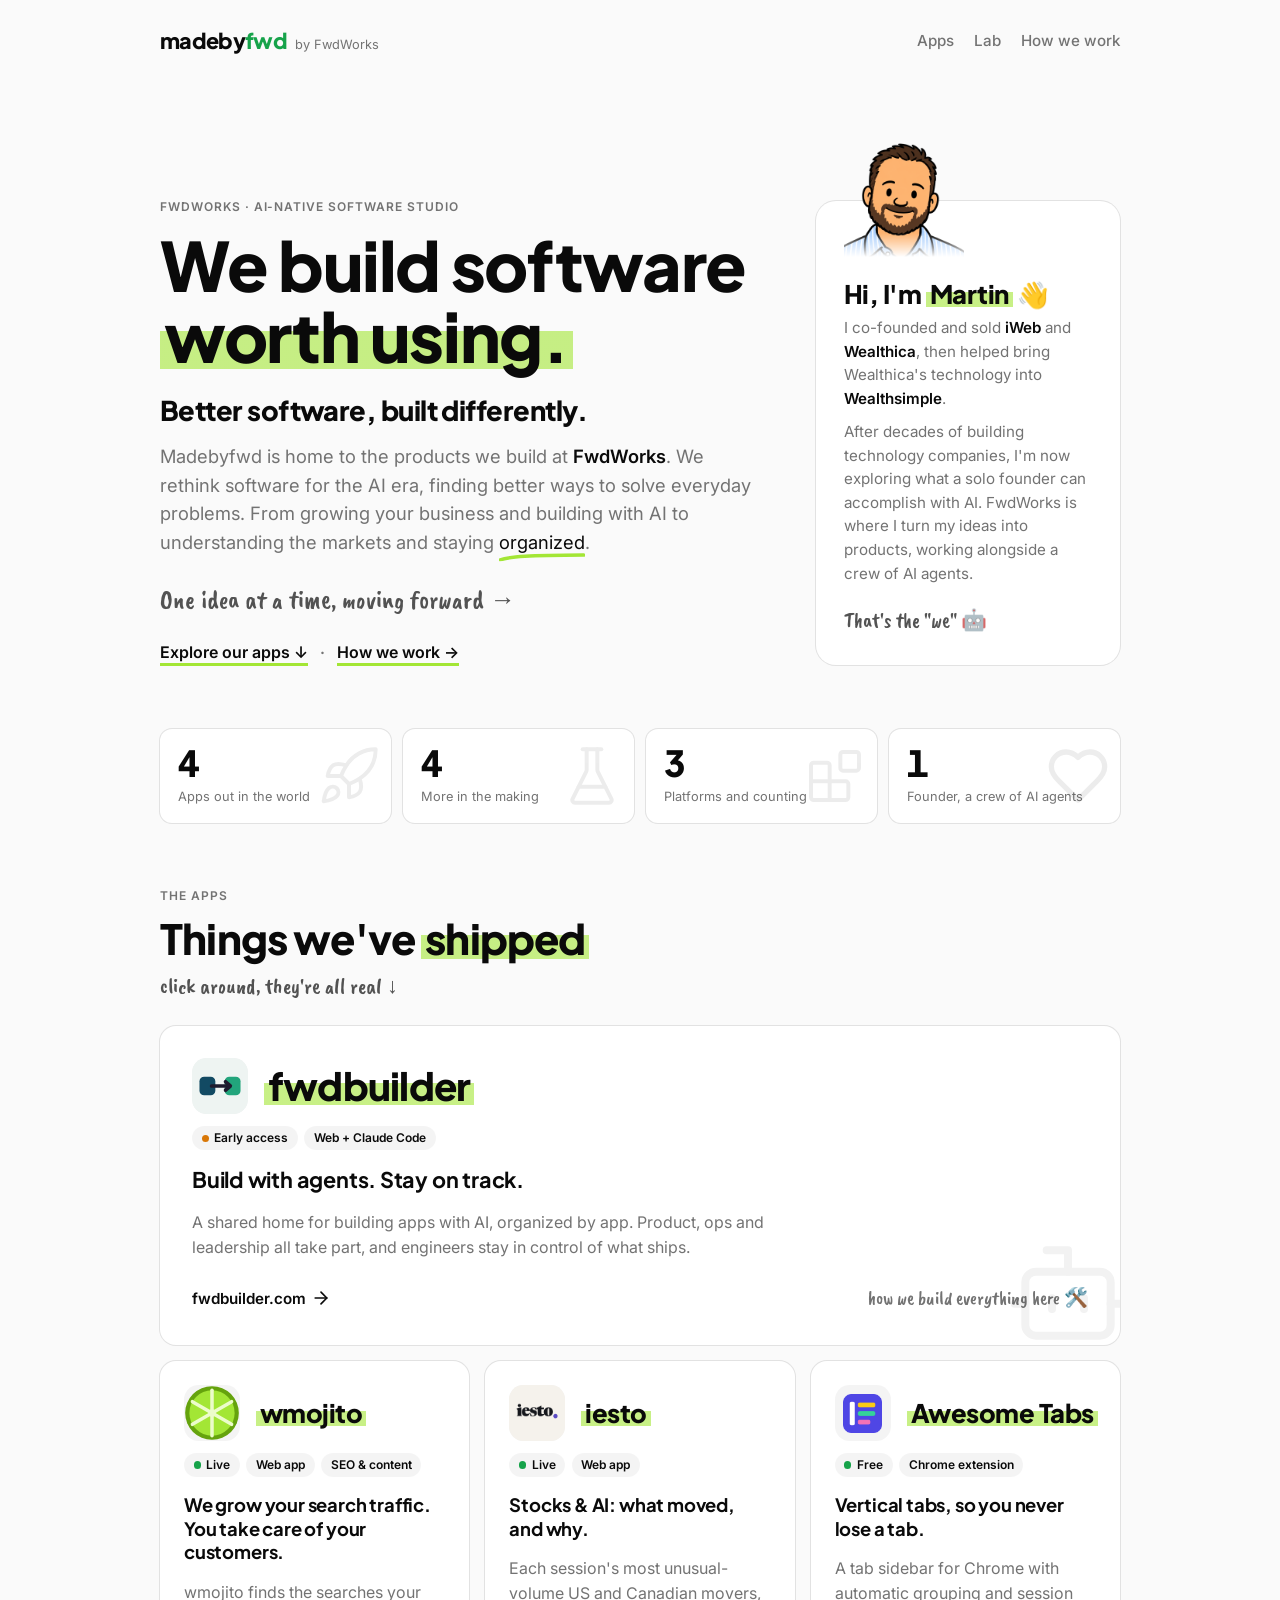
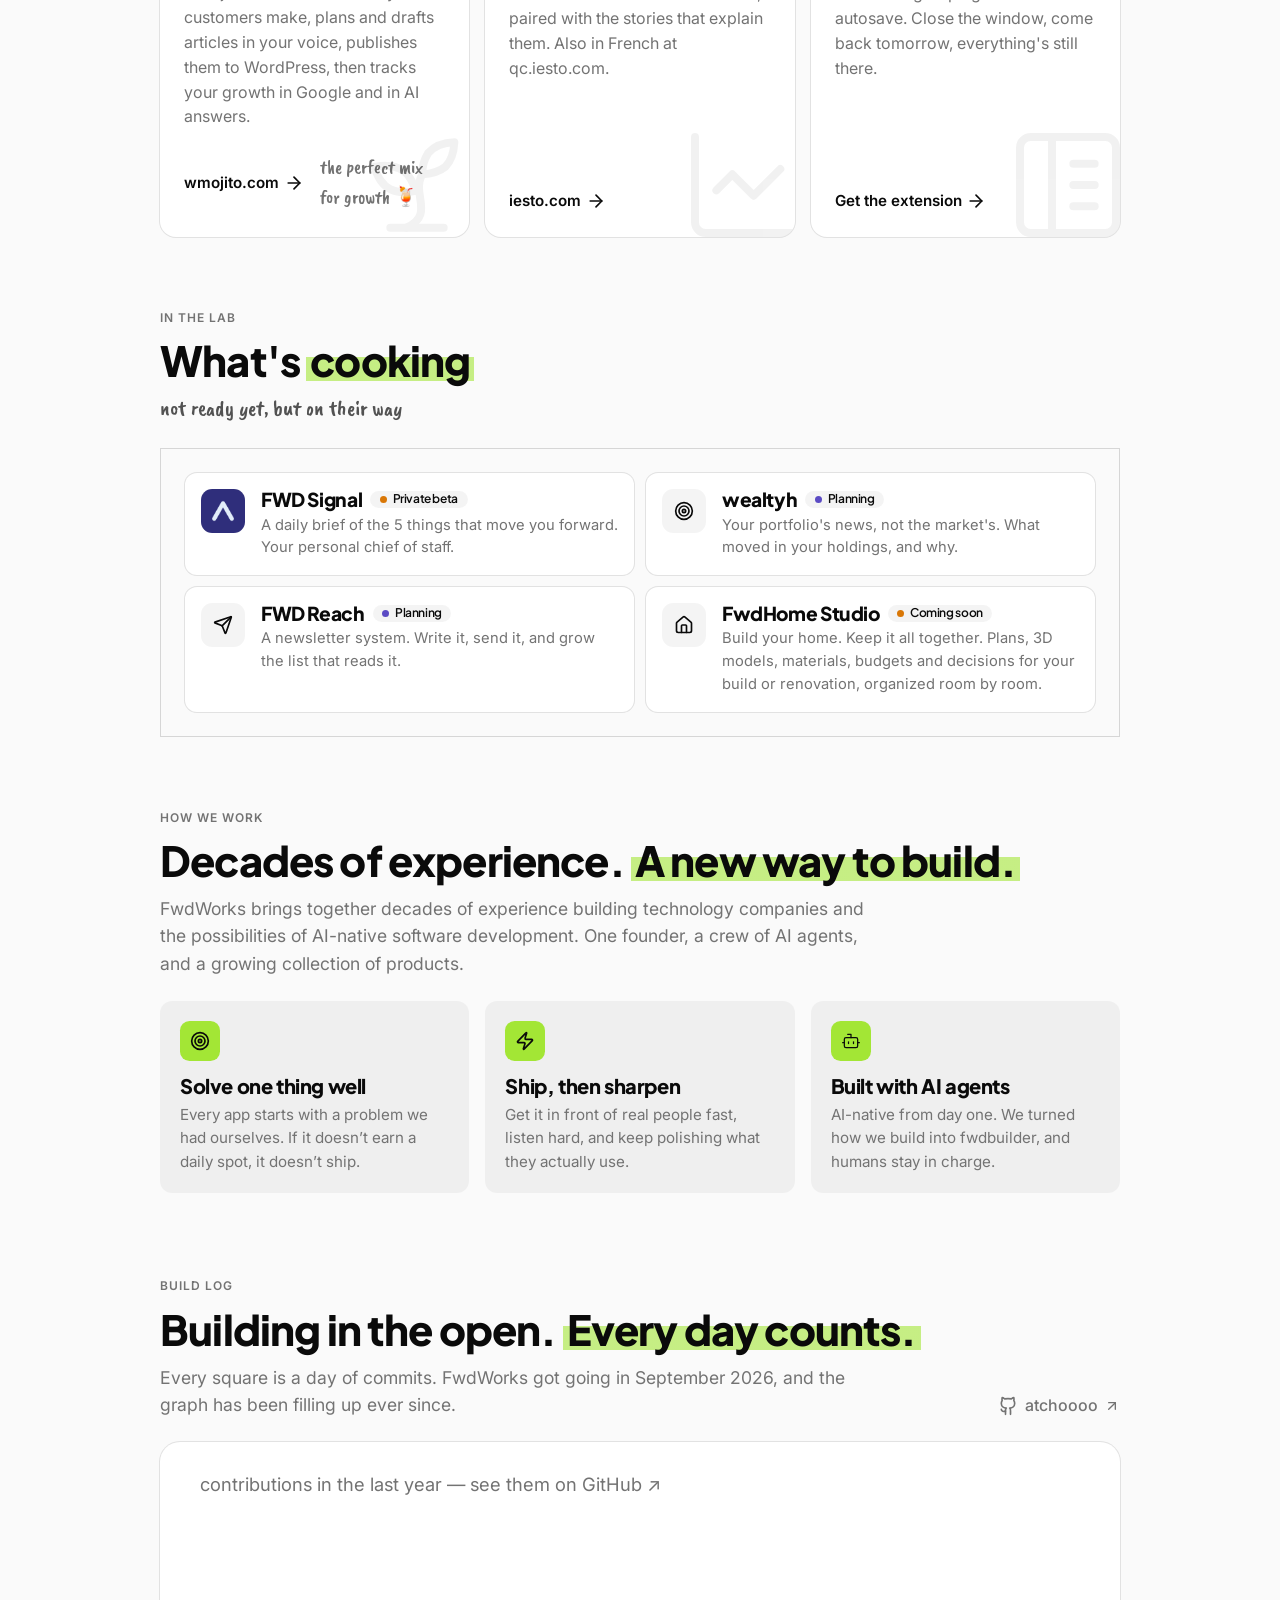
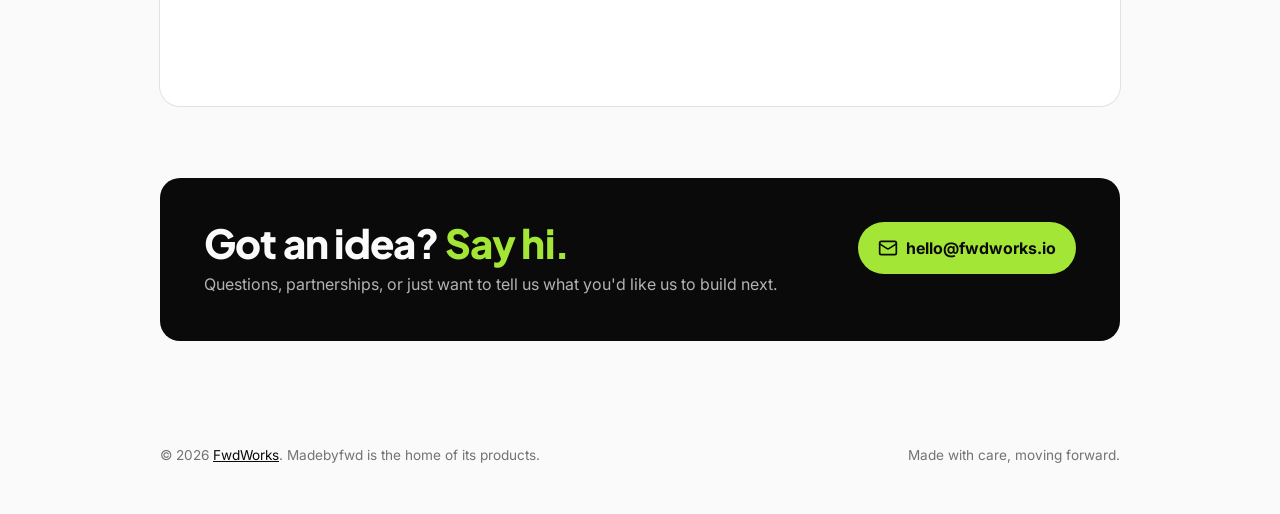
==== index.html @ 50946570 "Madebyfwd site: first public version Co-Authored-By: Claude Opus 5.5 <noreply@anthropic.com>" ====
<!doctype html>
<html lang="en">
<head>
  <meta charset="utf-8">
  <meta name="viewport" content="width=device-width, initial-scale=1">
  <title>Madebyfwd — products by FwdWorks</title>
  <meta name="description" content="Madebyfwd is home to the products FwdWorks builds: wmojito, fwdbuilder, iesto, Awesome Tabs and more.">
  <meta property="og:title" content="Madebyfwd — products by FwdWorks">
  <meta property="og:description" content="We build software worth using. One idea at a time, moving forward.">
  <meta property="og:type" content="website">
  <link rel="icon" href="assets/favicon.svg" type="image/svg+xml">

  <link rel="preconnect" href="https://fonts.googleapis.com">
  <link rel="preconnect" href="https://fonts.gstatic.com" crossorigin>
  <link href="https://fonts.googleapis.com/css2?family=Caveat+Brush&family=Inter:wght@400;500;600;700&family=Plus+Jakarta+Sans:wght@700;800&display=swap" rel="stylesheet">
  <link rel="stylesheet" href="styles.css">
</head>
<body>

<!-- Reusable icons (Lucide, MIT). Use with <svg class="icon"><use href="#i-name"/></svg> -->
<svg width="0" height="0" style="position:absolute" aria-hidden="true">
  <defs>
    <symbol id="i-arrow" viewBox="0 0 24 24" fill="none" stroke="currentColor" stroke-width="2" stroke-linecap="round" stroke-linejoin="round"><path d="M5 12h14"/><path d="m12 5 7 7-7 7"/></symbol>
    <symbol id="i-sprout" viewBox="0 0 24 24" fill="none" stroke="currentColor" stroke-width="1.5" stroke-linecap="round" stroke-linejoin="round"><path d="M7 20h10"/><path d="M10 20c5.5-2.5.8-6.4 3-10"/><path d="M9.5 9.4c1.1.8 1.8 2.2 2.3 3.7-2 .4-3.5.4-4.8-.3-1.2-.6-2.3-1.9-3-4.2 2.8-.5 4.4 0 5.5.8z"/><path d="M14.1 6a7 7 0 0 0-1.1 4c1.9-.1 3.3-.6 4.3-1.4 1-1 1.6-2.3 1.7-4.6-2.7.1-4 1-4.9 2z"/></symbol>
    <symbol id="i-blocks" viewBox="0 0 24 24" fill="none" stroke="currentColor" stroke-width="1.5" stroke-linecap="round" stroke-linejoin="round"><rect width="7" height="7" x="14" y="3" rx="1"/><path d="M10 21V8a1 1 0 0 0-1-1H4a1 1 0 0 0-1 1v12a1 1 0 0 0 1 1h12a1 1 0 0 0 1-1v-5a1 1 0 0 0-1-1H3"/></symbol>
    <symbol id="i-chart" viewBox="0 0 24 24" fill="none" stroke="currentColor" stroke-width="1.5" stroke-linecap="round" stroke-linejoin="round"><path d="M3 3v16a2 2 0 0 0 2 2h16"/><path d="m19 9-5 5-4-4-3 3"/></symbol>
    <symbol id="i-panel" viewBox="0 0 24 24" fill="none" stroke="currentColor" stroke-width="1.5" stroke-linecap="round" stroke-linejoin="round"><rect width="18" height="18" x="3" y="3" rx="2"/><path d="M9 3v18"/><path d="M13 8h4"/><path d="M13 12h4"/><path d="M13 16h4"/></symbol>
    <symbol id="i-rocket" viewBox="0 0 24 24" fill="none" stroke="currentColor" stroke-width="1.5" stroke-linecap="round" stroke-linejoin="round"><path d="M4.5 16.5c-1.5 1.26-2 5-2 5s3.74-.5 5-2c.71-.84.7-2.13-.09-2.91a2.18 2.18 0 0 0-2.91-.09z"/><path d="m12 15-3-3a22 22 0 0 1 2-3.95A12.88 12.88 0 0 1 22 2c0 2.72-.78 7.5-6 11a22.35 22.35 0 0 1-4 2z"/><path d="M9 12H4s.55-3.03 2-4c1.62-1.08 5 0 5 0"/><path d="M12 15v5s3.03-.55 4-2c1.08-1.62 0-5 0-5"/></symbol>
    <symbol id="i-flask" viewBox="0 0 24 24" fill="none" stroke="currentColor" stroke-width="1.5" stroke-linecap="round" stroke-linejoin="round"><path d="M10 2v7.527a2 2 0 0 1-.211.896L4.72 20.55a1 1 0 0 0 .9 1.45h12.76a1 1 0 0 0 .9-1.45l-5.069-10.127A2 2 0 0 1 14 9.527V2"/><path d="M8.5 2h7"/><path d="M7 16h10"/></symbol>
    <symbol id="i-bot" viewBox="0 0 24 24" fill="none" stroke="currentColor" stroke-width="1.5" stroke-linecap="round" stroke-linejoin="round"><path d="M12 8V4H8"/><rect width="16" height="12" x="4" y="8" rx="2"/><path d="M2 14h2"/><path d="M20 14h2"/><path d="M15 13v2"/><path d="M9 13v2"/></symbol>
    <symbol id="i-target" viewBox="0 0 24 24" fill="none" stroke="currentColor" stroke-width="2" stroke-linecap="round" stroke-linejoin="round"><circle cx="12" cy="12" r="10"/><circle cx="12" cy="12" r="6"/><circle cx="12" cy="12" r="2"/></symbol>
    <symbol id="i-zap" viewBox="0 0 24 24" fill="none" stroke="currentColor" stroke-width="2" stroke-linecap="round" stroke-linejoin="round"><path d="M4 14a1 1 0 0 1-.78-1.63l9.9-10.2a.5.5 0 0 1 .86.46l-1.92 6.02A1 1 0 0 0 13 10h7a1 1 0 0 1 .78 1.63l-9.9 10.2a.5.5 0 0 1-.86-.46l1.92-6.02A1 1 0 0 0 11 14z"/></symbol>
    <symbol id="i-heart" viewBox="0 0 24 24" fill="none" stroke="currentColor" stroke-width="2" stroke-linecap="round" stroke-linejoin="round"><path d="M19 14c1.49-1.46 3-3.21 3-5.5A5.5 5.5 0 0 0 16.5 3c-1.76 0-3 .5-4.5 2-1.5-1.5-2.74-2-4.5-2A5.5 5.5 0 0 0 2 8.5c0 2.3 1.5 4.05 3 5.5l7 7Z"/></symbol>
    <symbol id="i-send" viewBox="0 0 24 24" fill="none" stroke="currentColor" stroke-width="2" stroke-linecap="round" stroke-linejoin="round"><path d="M14.536 21.686a.5.5 0 0 0 .937-.024l6.5-19a.496.496 0 0 0-.635-.635l-19 6.5a.5.5 0 0 0-.024.937l7.93 3.18a2 2 0 0 1 1.112 1.11z"/><path d="m21.854 2.147-10.94 10.939"/></symbol>
    <symbol id="i-house" viewBox="0 0 24 24" fill="none" stroke="currentColor" stroke-width="2" stroke-linecap="round" stroke-linejoin="round"><path d="M15 21v-8a1 1 0 0 0-1-1h-4a1 1 0 0 0-1 1v8"/><path d="M3 10a2 2 0 0 1 .709-1.528l7-5.999a2 2 0 0 1 2.582 0l7 5.999A2 2 0 0 1 21 10v9a2 2 0 0 1-2 2H5a2 2 0 0 1-2-2z"/></symbol>
    <symbol id="i-mail" viewBox="0 0 24 24" fill="none" stroke="currentColor" stroke-width="2" stroke-linecap="round" stroke-linejoin="round"><rect width="20" height="16" x="2" y="4" rx="2"/><path d="m22 7-8.97 5.7a1.94 1.94 0 0 1-2.06 0L2 7"/></symbol>
    <!-- hand-drawn underline stroke, used inside .mark -->
    <symbol id="i-github" viewBox="0 0 24 24" fill="none" stroke="currentColor" stroke-width="2" stroke-linecap="round" stroke-linejoin="round"><path d="M15 22v-4a4.8 4.8 0 0 0-1-3.5c3 0 6-2 6-5.5.08-1.25-.27-2.48-1-3.5.28-1.15.28-2.35 0-3.5 0 0-1 0-3 1.5-2.64-.5-5.36-.5-8 0C6 2 5 2 5 2c-.3 1.15-.3 2.35 0 3.5A5.403 5.403 0 0 0 4 9c0 3.5 3 5.5 6 5.5-.39.49-.68 1.05-.85 1.65-.17.6-.22 1.23-.15 1.85v4"/><path d="M9 18c-4.51 2-5-2-5-2"/></symbol>
    <symbol id="i-arrow-up-right" viewBox="0 0 24 24" fill="none" stroke="currentColor" stroke-width="2" stroke-linecap="round" stroke-linejoin="round"><path d="M7 7h10v10"/><path d="M7 17 17 7"/></symbol>
    <symbol id="underline" viewBox="0 0 200 12" preserveAspectRatio="none"><path d="M3 10C24 5 70 3.5 197 3" fill="none" stroke="currentColor" stroke-width="3.5" stroke-linecap="round" vector-effect="non-scaling-stroke"/></symbol>
  </defs>
</svg>

<div class="wrap">

  <header class="site-header">
    <a class="wordmark" href="/">
      <b>madeby<span>fwd</span></b>
      <small>by FwdWorks</small>
    </a>
    <nav>
      <a href="#apps">Apps</a>
      <a href="#lab" class="hide-sm">Lab</a>
      <a href="#how">How we work</a>
    </nav>
  </header>

  <!-- ================= HERO + ABOUT ================= -->
  <div class="hero-grid">
    <section class="hero">
      <p class="eyebrow">FwdWorks · AI-native software studio</p>
      <h1 class="display">We build software<br><span class="marker">worth using.</span></h1>
      <p class="hero-sub display">Better software, built differently.</p>
      <p class="lede">
        Madebyfwd is home to the products we build at <strong>FwdWorks</strong>. We rethink software for
        the AI era, finding better ways to solve everyday problems. From growing your business and building with AI to understanding the markets and staying
        <span class="mark">organized<svg aria-hidden="true"><use href="#underline"/></svg></span>.
      </p>
      <p class="hand">One idea at a time, moving forward →</p>
      <nav class="hero-links" aria-label="Jump to">
        <a href="#apps">Explore our apps ↓</a>
        <span aria-hidden="true">·</span>
        <a href="#how">How we work →</a>
      </nav>
    </section>

    <aside class="about" id="about">
      <figure class="avatar">
        <img src="assets/martin.png" alt="Cartoon drawing of Martin" width="320" height="320">
      </figure>
      <div class="about-text">
        <h2 class="display">Hi, I'm <span class="marker">Martin</span> 👋</h2>
        <p>
          I co-founded and sold <strong>iWeb</strong> and <strong>Wealthica</strong>, then helped bring
          Wealthica's technology into <strong>Wealthsimple</strong>.
        </p>
        <p>
          After decades of building technology companies, I'm now exploring what a solo founder
          can accomplish with AI. FwdWorks is where I turn my ideas into products, working alongside a
          crew of AI agents.
        </p>
        <p class="hand">That's the "we" 🤖</p>
      </div>
    </aside>
  </div>

  <!-- ================= FIGURES ================= -->
  <div class="figures">
    <div class="figure">
      <div class="num">4</div>
      <div class="label">Apps out in the world</div>
      <svg class="ghost" aria-hidden="true"><use href="#i-rocket"/></svg>
    </div>
    <div class="figure">
      <div class="num">4</div>
      <div class="label">More in the making</div>
      <svg class="ghost" aria-hidden="true"><use href="#i-flask"/></svg>
    </div>
    <div class="figure">
      <div class="num">3</div>
      <div class="label">Platforms and counting</div>
      <svg class="ghost" aria-hidden="true"><use href="#i-blocks"/></svg>
    </div>
    <div class="figure">
      <div class="num">1</div>
      <div class="label">Founder, a crew of AI agents</div>
      <svg class="ghost" aria-hidden="true"><use href="#i-heart"/></svg>
    </div>
  </div>

  <!-- ================= APPS ================= -->
  <section id="apps">
    <div class="section-head">
      <p class="eyebrow">The apps</p>
      <h2 class="display">Things we've <span class="marker">shipped</span></h2>
      <p class="hand">click around, they're all real ↓</p>
    </div>

    <!--
      To add an app: copy one <a class="app"> block below.
      Status pills: class="pill live" | "pill beta" | "pill idea"
      Add class "featured" to make a card span the full width.
    -->
    <div class="apps">

      <a class="app featured" href="https://fwdbuilder.com" target="_blank" rel="noopener">
        <div class="app-top">
          <div class="app-logo"><picture>
            <source srcset="assets/logos/fwdbuilder-dark.svg" media="(prefers-color-scheme: dark)">
            <img src="assets/logos/fwdbuilder-light.svg" alt="" width="56" height="56">
          </picture></div>
          <h3 class="app-name display"><span class="marker">fwdbuilder</span></h3>
        </div>
        <div class="app-pills">
              <span class="pill beta"><span class="dot"></span>Early access</span>
              <span class="pill">Web + Claude Code</span>
            </div>
        <p class="app-tag">Build with agents. Stay on track.</p>
        <p class="app-desc">
          A shared home for building apps with AI, organized by app. Product, ops and leadership
          all take part, and engineers stay in control of what ships.
        </p>
        <div class="app-foot">
          <span class="app-link">fwdbuilder.com <svg class="icon"><use href="#i-arrow"/></svg></span>
          <span class="app-note">how we build everything here 🛠️</span>
        </div>
        <svg class="ghost" aria-hidden="true"><use href="#i-bot"/></svg>
      </a>
      <a class="app" href="https://wmojito.com" target="_blank" rel="noopener">
        <div class="app-top">
          <div class="app-logo"><img src="assets/logos/wmojito.svg" alt="" width="56" height="56"></div>
          <h3 class="app-name display"><span class="marker">wmojito</span></h3>
        </div>
        <div class="app-pills">
              <span class="pill live"><span class="dot"></span>Live</span>
              <span class="pill">Web app</span>
              <span class="pill">SEO &amp; content</span>
            </div>
        <p class="app-tag">We grow your search traffic. You take care of your customers.</p>
        <p class="app-desc">
          wmojito finds the searches your customers make, plans and drafts articles in your voice,
          publishes them to WordPress, then tracks your growth in Google and in AI answers.
        </p>
        <div class="app-foot">
          <span class="app-link">wmojito.com <svg class="icon"><use href="#i-arrow"/></svg></span>
          <span class="app-note">the perfect mix for growth 🍹</span>
        </div>
        <svg class="ghost" aria-hidden="true"><use href="#i-sprout"/></svg>
      </a>


      <a class="app" href="https://iesto.com" target="_blank" rel="noopener">
        <div class="app-top">
          <div class="app-logo"><img src="assets/logos/iesto.png" alt="" width="56" height="56"></div>
          <h3 class="app-name display"><span class="marker">iesto</span></h3>
        </div>
        <div class="app-pills">
              <span class="pill live"><span class="dot"></span>Live</span>
              <span class="pill">Web app</span>
            </div>
        <p class="app-tag">Stocks &amp; AI: what moved, and why.</p>
        <p class="app-desc">
          Each session's most unusual-volume US and Canadian movers, paired with the stories that
          explain them. Also in French at qc.iesto.com.
        </p>
        <div class="app-foot">
          <span class="app-link">iesto.com <svg class="icon"><use href="#i-arrow"/></svg></span>
        </div>
        <svg class="ghost" aria-hidden="true"><use href="#i-chart"/></svg>
      </a>

      <!-- TODO: replace href with the Chrome Web Store listing once published -->
      <a class="app" href="#" >
        <div class="app-top">
          <div class="app-logo pad"><img src="assets/logos/awesome-tabs.png" alt="" width="40" height="40"></div>
          <h3 class="app-name display"><span class="marker">Awesome Tabs</span></h3>
        </div>
        <div class="app-pills">
              <span class="pill live"><span class="dot"></span>Free</span>
              <span class="pill">Chrome extension</span>
            </div>
        <p class="app-tag">Vertical tabs, so you never lose a tab.</p>
        <p class="app-desc">
          A tab sidebar for Chrome with automatic grouping and session autosave. Close the window,
          come back tomorrow, everything's still there.
        </p>
        <div class="app-foot">
          <span class="app-link">Get the extension <svg class="icon"><use href="#i-arrow"/></svg></span>
        </div>
        <svg class="ghost" aria-hidden="true"><use href="#i-panel"/></svg>
      </a>

    </div>
  </section>

  <!-- ================= LAB ================= -->
  <section id="lab">
    <div class="section-head">
      <p class="eyebrow">In the lab</p>
      <h2 class="display">What's <span class="marker">cooking</span></h2>
      <p class="hand">not ready yet, but on their way</p>
    </div>

    <div class="lab">
      <a class="lab-item" href="https://fwdsignal.com" target="_blank" rel="noopener">
        <div class="app-logo"><img src="assets/logos/fwdsignal.png" alt="" width="44" height="44"></div>
        <div>
          <h3 class="display">FWD Signal <span class="pill beta"><span class="dot"></span>Private beta</span></h3>
          <p>A daily brief of the 5 things that move you forward. Your personal chief of staff.</p>
        </div>
      </a>
      <div class="lab-item">
        <div class="app-logo"><svg class="icon" aria-hidden="true"><use href="#i-target"/></svg></div>
        <div>
          <h3 class="display">wealtyh <span class="pill idea"><span class="dot"></span>Planning</span></h3>
          <p>Your portfolio's news, not the market's. What moved in your holdings, and why.</p>
        </div>
      </div>
      <div class="lab-item">
        <div class="app-logo"><svg class="icon" aria-hidden="true"><use href="#i-send"/></svg></div>
        <div>
          <h3 class="display">FWD Reach <span class="pill idea"><span class="dot"></span>Planning</span></h3>
          <p>A newsletter system. Write it, send it, and grow the list that reads it.</p>
        </div>
      </div>
      <div class="lab-item">
        <div class="app-logo"><svg class="icon" aria-hidden="true"><use href="#i-house"/></svg></div>
        <div>
          <h3 class="display">FwdHome Studio <span class="pill beta"><span class="dot"></span>Coming soon</span></h3>
          <p>Build your home. Keep it all together. Plans, 3D models, materials, budgets and decisions for your build or renovation, organized room by room.</p>
        </div>
      </div>
    </div>
  </section>

  <!-- ================= HOW WE WORK ================= -->
  <section id="how">
    <div class="section-head">
      <p class="eyebrow">How we work</p>
      <h2 class="display">Decades of experience. <span class="marker">A new way to build.</span></h2>
      <p class="section-lede">
        FwdWorks brings together decades of experience building technology companies and the possibilities
        of AI-native software development. One founder, a crew of AI agents, and a growing collection of products.
      </p>
    </div>

    <div class="principles">
      <div class="principle">
        <div class="chip"><svg class="icon"><use href="#i-target"/></svg></div>
        <h3 class="display">Solve one thing well</h3>
        <p>Every app starts with a problem we had ourselves. If it doesn&rsquo;t earn a daily spot, it doesn&rsquo;t ship.</p>
      </div>
      <div class="principle">
        <div class="chip"><svg class="icon"><use href="#i-zap"/></svg></div>
        <h3 class="display">Ship, then sharpen</h3>
        <p>Get it in front of real people fast, listen hard, and keep polishing what they actually use.</p>
      </div>
      <div class="principle">
        <div class="chip"><svg class="icon"><use href="#i-bot"/></svg></div>
        <h3 class="display">Built with AI agents</h3>
        <p>AI-native from day one. We turned how we build into fwdbuilder, and humans stay in charge.</p>
      </div>
    </div>
  </section>

  <!-- ================= BUILD LOG (GitHub activity, loaded by activity.js) ================= -->
  <section id="log">
    <div class="section-head log-head">
      <div>
        <p class="eyebrow">Build log</p>
        <h2 class="display">Building in the open. <span class="marker">Every day counts.</span></h2>
        <p class="section-lede">
          Every square is a day of commits. FwdWorks got going in September 2026,
          and the graph has been filling up ever since.
        </p>
      </div>
      <a class="gh-link" href="https://github.com/atchoooo"><svg class="icon"><use href="#i-github"/></svg> atchoooo <svg class="icon sm"><use href="#i-arrow-up-right"/></svg></a>
    </div>

    <div class="gh-card" data-gh-user="atchoooo" data-gh-start="2026-09-01">
      <p class="gh-total"><strong data-gh-total>&nbsp;</strong> <span>contributions in the last year</span></p>
      <div class="gh-scroll">
        <div class="gh-graph" data-gh-graph aria-label="GitHub contribution graph"></div>
      </div>
      <div class="gh-legend"><span>Less</span><i class="l0"></i><i class="l1"></i><i class="l2"></i><i class="l3"></i><i class="l4"></i><span>More</span></div>
    </div>
  </section>

  <!-- ================= CONTACT ================= -->
  <!-- TODO: confirm the contact address -->
  <section class="contact">
    <div>
      <h2 class="display">Got an idea? <span class="marker">Say hi.</span></h2>
      <p>Questions, partnerships, or just want to tell us what you'd like us to build next.</p>
    </div>
    <a class="btn" href="mailto:hello@fwdworks.io"><svg class="icon"><use href="#i-mail"/></svg> hello@fwdworks.io</a>
  </section>

  <footer class="site-footer">
    <span>© 2026 <a href="https://fwdworks.io">FwdWorks</a>. Madebyfwd is the home of its products.</span>
    <span>Made with care, moving forward.</span>
  </footer>

</div>
<script src="activity.js" defer></script>
</body>
</html>
---- styles.css ----
/* madebyfwd — a fwdworks studio
   Look borrowed from the wmojito overview: big display type, lime marker
   highlights, hand-drawn underlines, handwritten asides, faint big icons. */

:root {
  --bg: #fafafa;
  --card: #ffffff;
  --fg: #0a0a0a;
  --muted: #737373;
  --line: rgb(10 10 10 / 0.1);
  --line-strong: rgb(10 10 10 / 0.3);
  --soft: rgb(10 10 10 / 0.045);
  --lime: #a3e635;
  --marker: rgb(163 230 53 / 0.6);
  --brand: #16a34a;
  --amber: #d97706;
  --violet: #5b4bc4;
  --radius: 0.75rem;

  --font-sans: "Inter", system-ui, sans-serif;
  --font-display: "Plus Jakarta Sans", var(--font-sans);
  --font-hand: "Caveat Brush", cursive;
}

@media (prefers-color-scheme: dark) {
  :root {
    --bg: #0c0c0c;
    --card: #161616;
    --fg: #f5f5f5;
    --muted: #a3a3a3;
    --line: rgb(245 245 245 / 0.1);
    --line-strong: rgb(245 245 245 / 0.3);
    --soft: rgb(245 245 245 / 0.05);
    --marker: rgb(163 230 53 / 0.35);
    --brand: #22c55e;
  }
}

* { box-sizing: border-box; }

html { -webkit-text-size-adjust: 100%; }

body {
  margin: 0;
  background: var(--bg);
  color: var(--fg);
  font-family: var(--font-sans);
  font-size: 16px;
  line-height: 1.55;
  -webkit-font-smoothing: antialiased;
}

a { color: inherit; }
img { display: block; }

.wrap {
  max-width: 64rem;
  margin: 0 auto;
  padding: 0 1rem;
}
@media (min-width: 768px) { .wrap { padding: 0 2rem; } }

/* ---------- type helpers ---------- */

.display {
  font-family: var(--font-display);
  font-weight: 800;
  letter-spacing: -0.02em;
  line-height: 1.05;
}

.hand {
  font-family: var(--font-hand);
  color: color-mix(in oklab, var(--fg) 70%, transparent);
}

/* lime highlighter over the lower half of the text */
.marker {
  background: linear-gradient(transparent 45%, var(--marker) 45% 90%, transparent 90%);
  padding: 0 0.25rem;
  -webkit-box-decoration-break: clone;
  box-decoration-break: clone;
}

/* hand-drawn underline: <span class="mark">word<svg>…</svg></span> */
.mark {
  position: relative;
  display: inline-block;
  white-space: nowrap;
  color: var(--fg);
}
.mark svg {
  position: absolute;
  left: 0;
  bottom: -0.3em;
  width: 100%;
  height: 0.45em;
  color: var(--lime);
  pointer-events: none;
  overflow: visible;
}

.eyebrow {
  font-size: 0.75rem;
  font-weight: 600;
  letter-spacing: 0.08em;
  text-transform: uppercase;
  color: var(--muted);
}

.pill {
  display: inline-flex;
  align-items: center;
  gap: 0.35rem;
  border-radius: 999px;
  padding: 0.15rem 0.6rem;
  font-size: 0.75rem;
  font-weight: 600;
  background: var(--soft);
  color: var(--fg);
  white-space: nowrap;
}
.pill.solid { background: var(--fg); color: var(--bg); }
.pill .dot { width: 0.45rem; height: 0.45rem; border-radius: 50%; background: currentColor; }
.pill.live .dot { background: var(--brand); }
.pill.beta .dot { background: var(--amber); }
.pill.idea .dot { background: var(--violet); }

.icon { width: 1.25rem; height: 1.25rem; flex: none; }

/* ---------- header ---------- */

.site-header {
  display: flex;
  align-items: center;
  justify-content: space-between;
  gap: 1rem;
  padding: 1.5rem 0;
}
.wordmark {
  display: flex;
  align-items: baseline;
  gap: 0.5rem;
  text-decoration: none;
}
.wordmark b {
  font-family: var(--font-display);
  font-weight: 800;
  font-size: 1.35rem;
  letter-spacing: -0.03em;
}
.wordmark b span { color: var(--brand); }
.wordmark small { font-size: 0.8rem; color: var(--muted); }

.site-header nav { display: flex; gap: 1.25rem; font-size: 0.95rem; font-weight: 500; }
.site-header nav a { text-decoration: none; color: var(--muted); }
.site-header nav a:hover { color: var(--fg); }
@media (max-width: 520px) { .site-header nav a.hide-sm { display: none; } }

/* ---------- hero ---------- */

.hero { padding: 3rem 0 2rem; margin-bottom: 0; }
@media (min-width: 768px) { .hero { padding: 5rem 0 2.5rem; } }

.hero h1 {
  font-size: clamp(2.6rem, 6vw, 4.25rem);
  margin: 0;
  max-width: 15ch;
}
/* secondary headline: ~40% of the H1 */
.hero-sub {
  margin: 1.5rem 0 0;
  font-size: clamp(1.3rem, 2.4vw, 1.7rem);
  color: var(--fg);
}
.hero .lede {
  margin: 1.1rem 0 0;
  max-width: 38rem;
  font-size: 1.15rem;
  color: var(--muted);
}
.hero .lede strong { color: var(--fg); font-weight: 600; }
.hero .hand {
  display: block;
  margin: 1.5rem 0 0;
  font-size: 1.6rem;
}
.hero-links {
  display: flex;
  flex-wrap: wrap;
  align-items: center;
  gap: 0.5rem 0.75rem;
  margin-top: 1.25rem;
  font-weight: 600;
}
.hero-links a { text-decoration: underline; text-decoration-color: var(--lime); text-decoration-thickness: 3px; text-underline-offset: 5px; }
.hero-links a:hover { text-decoration-color: var(--fg); }
.hero-links span { color: var(--muted); }

/* ---------- figure strip ---------- */

.figures {
  display: grid;
  grid-template-columns: repeat(2, 1fr);
  gap: 0.75rem;
  margin-bottom: 4rem;
}
@media (min-width: 768px) { .figures { grid-template-columns: repeat(4, 1fr); } }

.figure {
  position: relative;
  overflow: hidden;
  background: var(--card);
  border-radius: var(--radius);
  box-shadow: 0 0 0 1px var(--line);
  padding: 1rem 1.1rem;
}
.figure .num {
  font-family: var(--font-display);
  font-weight: 800;
  font-size: 2.25rem;
  line-height: 1;
  font-variant-numeric: tabular-nums;
}
.figure .label { margin-top: 0.4rem; font-size: 0.8rem; color: var(--muted); }
.figure .ghost {
  position: absolute;
  right: 0.6rem;
  top: 50%;
  width: 4rem;
  height: 4rem;
  transform: translateY(-50%);
  color: var(--fg);
  opacity: 0.07;
  pointer-events: none;
}

/* ---------- sections ---------- */

section { margin-bottom: 4.5rem; }

.section-head { margin-bottom: 1.5rem; }
.section-head h2 { font-size: clamp(1.9rem, 4vw, 2.6rem); margin: 0.35rem 0 0; }
.section-lede { margin: 0.75rem 0 0; max-width: 44rem; font-size: 1.1rem; color: var(--muted); }
.section-head .hand { font-size: 1.35rem; margin: 0.5rem 0 0; }

/* ---------- app cards ---------- */

.apps { display: grid; gap: 1rem; }
@media (min-width: 768px) { .apps { grid-template-columns: repeat(2, 1fr); } }
@media (min-width: 960px) { .apps { grid-template-columns: repeat(3, 1fr); } }

.app {
  position: relative;
  overflow: hidden;
  display: flex;
  flex-direction: column;
  gap: 1rem;
  background: var(--card);
  border-radius: 1rem;
  box-shadow: 0 0 0 1px var(--line);
  padding: 1.5rem;
  text-decoration: none;
  transition: box-shadow 0.15s ease, transform 0.15s ease;
}
.app:hover { box-shadow: 0 0 0 1px var(--line-strong); transform: translateY(-2px); }

.app.featured { grid-column: 1 / -1; }
@media (min-width: 768px) {
  .app.featured { padding: 2rem; }
  .app.featured .app-name { font-size: 2.4rem; }
  .app.featured .app-tag { font-size: 1.35rem; }
}

.app-top { display: flex; align-items: center; gap: 1rem; }
.app-logo {
  width: 3.5rem;
  height: 3.5rem;
  flex: none;
  border-radius: 0.9rem;
  background: var(--soft);
  display: grid;
  place-items: center;
  overflow: hidden;
}
.app-logo picture { display: contents; }
.app-logo img { width: 100%; height: 100%; object-fit: contain; }
.app-logo.pad img { width: 70%; height: 70%; }

.app-name { font-size: 1.6rem; margin: 0; white-space: nowrap; }
.app-pills { display: flex; flex-wrap: wrap; gap: 0.4rem; margin-top: -0.25rem; }

.app-tag {
  font-family: var(--font-display);
  font-weight: 700;
  font-size: 1.15rem;
  line-height: 1.3;
  margin: 0;
  letter-spacing: -0.01em;
}
.app-desc { margin: 0; color: var(--muted); max-width: 40rem; }

.app-foot {
  margin-top: auto;
  display: flex;
  align-items: center;
  justify-content: space-between;
  gap: 1rem;
  padding-top: 0.5rem;
}
.app-link {
  display: inline-flex;
  align-items: center;
  gap: 0.3rem;
  font-weight: 600;
  font-size: 0.95rem;
}
.app:hover .app-link { text-decoration: underline; text-underline-offset: 3px; }
.app-note { font-family: var(--font-hand); font-size: 1.2rem; color: var(--muted); }

.app .ghost {
  position: absolute;
  right: -0.75rem;
  bottom: -0.75rem;
  width: 8rem;
  height: 8rem;
  color: var(--fg);
  opacity: 0.05;
  pointer-events: none;
}

/* ---------- lab ---------- */

.lab {
  border: 1px solid color-mix(in oklab, var(--fg) 15%, transparent);
  padding: 1.25rem;
  display: grid;
  gap: 0.75rem;
}
@media (min-width: 768px) { .lab { padding: 1.5rem; grid-template-columns: repeat(2, 1fr); } }

.lab-item {
  display: flex;
  gap: 1rem;
  align-items: flex-start;
  background: var(--card);
  border-radius: var(--radius);
  box-shadow: 0 0 0 1px var(--line);
  padding: 1rem;
  text-decoration: none;
}
.lab-item .app-logo { width: 2.75rem; height: 2.75rem; border-radius: 0.7rem; }
.lab-item h3 { margin: 0; font-size: 1.2rem; display: flex; align-items: center; gap: 0.5rem; flex-wrap: wrap; }
.lab-item p { margin: 0.25rem 0 0; font-size: 0.92rem; color: var(--muted); }

/* ---------- principles ---------- */

.principles { display: grid; gap: 1rem; }
@media (min-width: 768px) { .principles { grid-template-columns: repeat(3, 1fr); } }

.principle {
  background: var(--soft);
  border-radius: var(--radius);
  padding: 1.25rem;
}
.principle .chip {
  width: 2.5rem;
  height: 2.5rem;
  border-radius: 0.6rem;
  background: var(--lime);
  color: #0a0a0a;
  display: grid;
  place-items: center;
  margin-bottom: 0.9rem;
}
.principle h3 { font-size: 1.25rem; margin: 0 0 0.4rem; }
.principle p { margin: 0; color: var(--muted); font-size: 0.95rem; }

/* ---------- contact / footer ---------- */

.contact {
  background: var(--fg);
  color: var(--bg);
  border-radius: 1.25rem;
  padding: 2rem 1.5rem;
  display: flex;
  flex-direction: column;
  gap: 1.25rem;
}
@media (min-width: 768px) {
  .contact { padding: 2.75rem; flex-direction: row; align-items: center; justify-content: space-between; }
}
.contact h2 { font-size: clamp(1.8rem, 4vw, 2.5rem); margin: 0; }
.contact .marker { background: none; padding: 0; color: var(--lime); }
@media (prefers-color-scheme: dark) { .contact .marker { color: #4d7c0f; } }
.contact p { margin: 0.5rem 0 0; opacity: 0.7; }
.btn {
  display: inline-flex;
  align-items: center;
  gap: 0.5rem;
  background: var(--lime);
  color: #0a0a0a;
  font-weight: 700;
  text-decoration: none;
  padding: 0.85rem 1.25rem;
  border-radius: 999px;
  white-space: nowrap;
  align-self: flex-start;
}
.btn:hover { filter: brightness(1.05); }

.site-footer {
  display: flex;
  flex-wrap: wrap;
  justify-content: space-between;
  gap: 0.75rem;
  padding: 2rem 0 3rem;
  font-size: 0.85rem;
  color: var(--muted);
}
.site-footer a { color: var(--fg); }

@media (max-width: 520px) {
  .wordmark small { display: none; }
  .site-header nav { gap: 1rem; white-space: nowrap; }
}

/* ---------- hero + about (avatar card on the right) ---------- */

.hero-grid {
  display: grid;
  gap: 2rem;
  align-items: center;
  padding: 3rem 0 3rem;
}
@media (min-width: 900px) {
  .hero-grid { grid-template-columns: minmax(0, 2fr) minmax(0, 1fr); gap: 3rem; padding: 3rem 0 4rem; }
}
.hero-grid .hero { padding: 0; margin: 0; }

.about {
  position: relative;
  background: var(--card);
  border-radius: 1.25rem;
  box-shadow: 0 0 0 1px var(--line);
  padding: 1.75rem;
  margin: 0;
  display: flex;
  flex-direction: column;
  gap: 1.5rem;
}
@media (min-width: 520px) and (max-width: 899px) {
  .about { flex-direction: row; align-items: center; gap: 1.5rem; }
}

.avatar { margin: 0; flex: none; width: 7.5rem; }

.avatar img {
  width: 100%;
  height: auto;
  aspect-ratio: 1;
  object-fit: cover;
}

.about h2 { font-size: 1.6rem; margin: 0 0 0.5rem; }
.about-text > p:not(.hand) { margin: 0 0 0.6rem; color: var(--muted); font-size: 0.95rem; }
.about-text strong { color: var(--fg); font-weight: 600; }
.about .hand { margin: 0.6rem 0 0; font-size: 1.3rem; display: inline-block; }

/* avatar pops out of the top of the founder card (desktop) */
@media (min-width: 900px) {
  .hero-grid { align-items: end; }
  .about { margin-top: 4.5rem; padding-top: 0; }
  .about .avatar { width: 7.5rem; margin-top: -4rem; }
}
/* soften the straight crop line at the bottom of the shirt */
.avatar img {
  -webkit-mask-image: linear-gradient(#000 80%, transparent);
  mask-image: linear-gradient(#000 80%, transparent);
}

/* ---------- build log (GitHub activity) ---------- */

.log-head { display: flex; flex-wrap: wrap; gap: 1rem; justify-content: space-between; align-items: flex-end; }
.gh-link { display: inline-flex; align-items: center; gap: 0.4rem; color: var(--muted); text-decoration: none; font-weight: 500; }
.gh-link:hover { color: var(--fg); }
.icon.sm { width: 1rem; height: 1rem; }

.gh-card {
  background: var(--card);
  border-radius: 1.25rem;
  box-shadow: 0 0 0 1px var(--line);
  padding: 1.25rem;
}
@media (min-width: 768px) { .gh-card { padding: 1.75rem 2rem; } }
.gh-total { margin: 0 0 1rem; font-size: 1.15rem; color: var(--muted); }
.gh-total strong { color: var(--fg); font-family: var(--font-display); font-weight: 800; }
.gh-scroll { overflow-x: auto; padding-bottom: 0.25rem; }

.gh-graph {
  --cell: minmax(10px, 1fr);
  display: grid;
  grid-template-columns: 2rem repeat(var(--weeks, 53), var(--cell));
  grid-template-rows: auto repeat(7, auto);
  gap: 3px;
  min-width: 640px;
  font-size: 0.75rem;
  color: var(--muted);
}
.gh-graph.has-start { padding-top: 1.9rem; }
.gh-graph i { aspect-ratio: 1; border-radius: 3px; display: block; }
.gh-month { grid-row: 1; white-space: nowrap; overflow: visible; padding-bottom: 0.2rem; }
.gh-day { grid-column: 1; align-self: center; line-height: 1; }
.gh-start {
  grid-row: 1;
  align-self: start;
  margin-top: -1.9rem;
  white-space: nowrap;
  font-size: 1.2rem;
  color: var(--fg);
  justify-self: start;
  transform: translateX(-0.15rem);
}

.gh-graph .pad, .gh-legend .pad { background: transparent; }
.l0 { background: var(--soft); box-shadow: inset 0 0 0 1px var(--line); }
.l1 { background: color-mix(in oklab, var(--lime) 50%, var(--card)); }
.l2 { background: color-mix(in oklab, var(--lime) 70%, var(--card)); }
.l3 { background: var(--lime); }
.l4 { background: var(--brand); }

.gh-legend { display: flex; align-items: center; justify-content: flex-end; gap: 4px; margin-top: 1rem; font-size: 0.8rem; color: var(--muted); }
.gh-legend i { width: 11px; height: 11px; border-radius: 3px; display: block; }
.gh-legend span:first-child { margin-right: 0.25rem; }
.gh-legend span:last-child { margin-left: 0.25rem; }

.gh-card:not(.gh-ready) .gh-legend { visibility: hidden; }
.gh-card:not(.gh-ready) .gh-scroll { min-height: 8rem; }
.gh-card.gh-failed .gh-total span::after { content: " — see them on GitHub ↗"; }
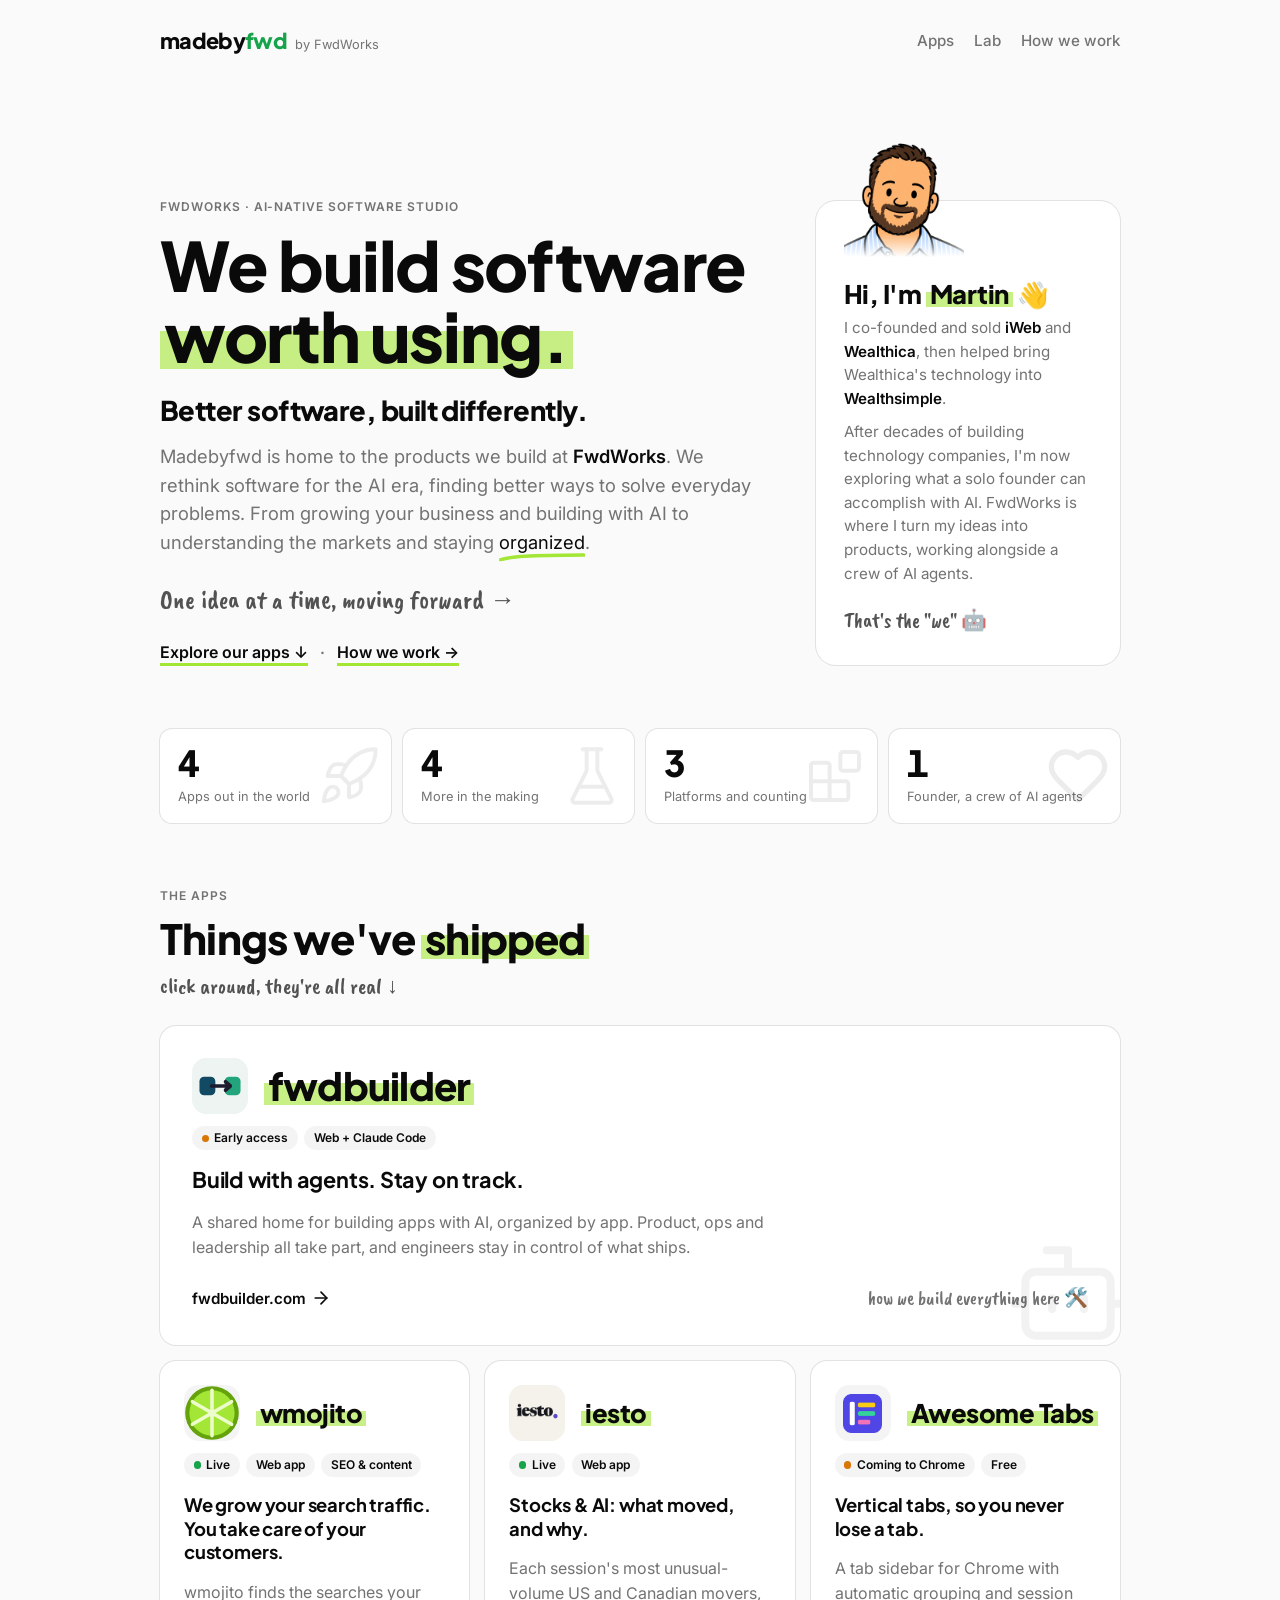
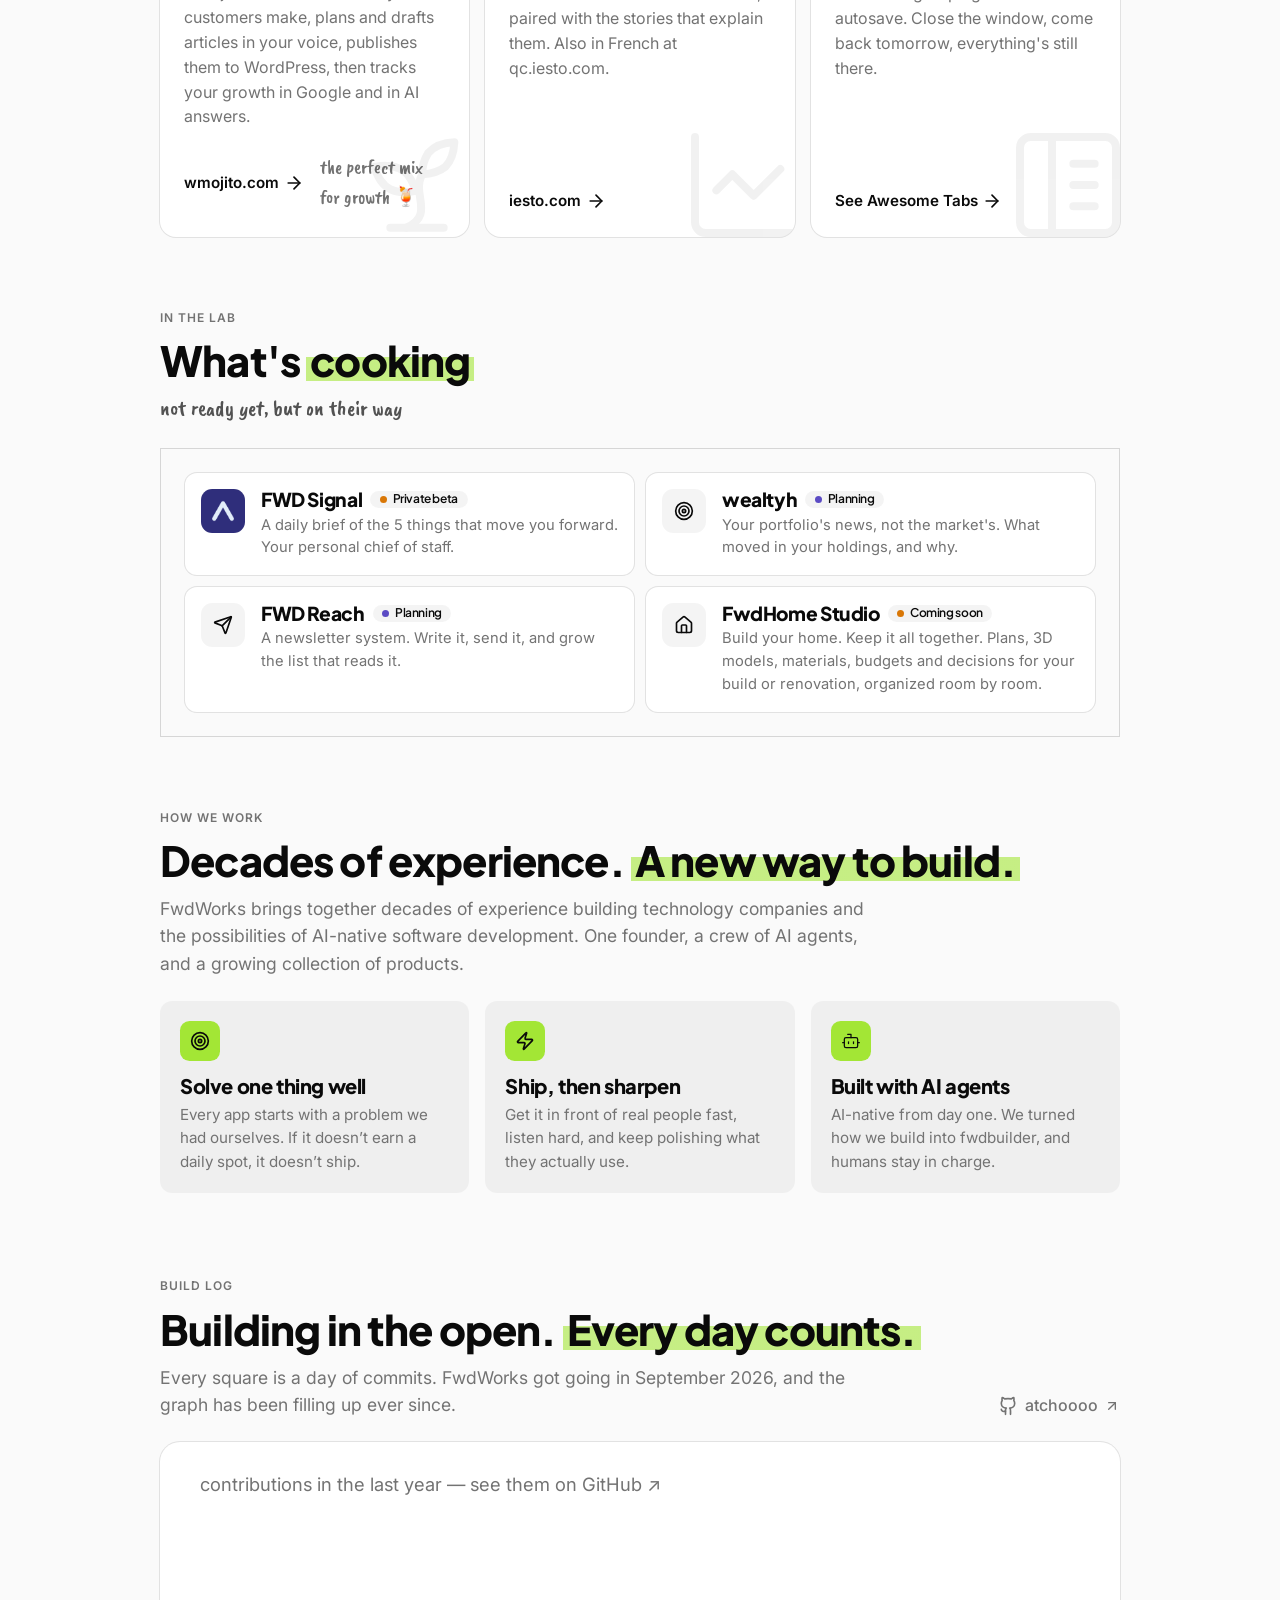
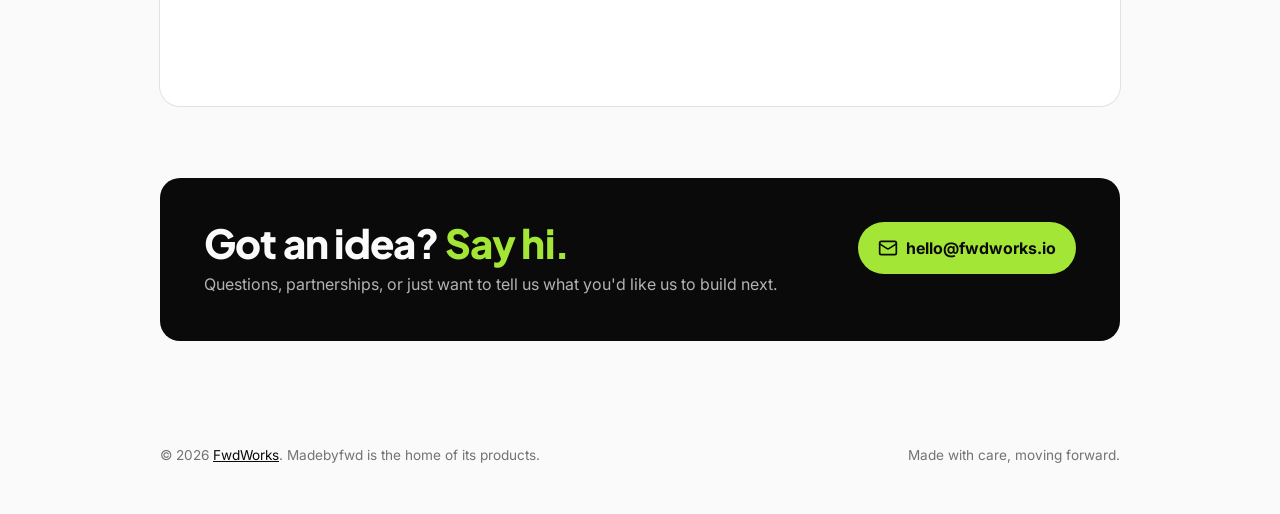
==== commit 8c0b5268: "Awesome Tabs card: link to its product page, mark as coming to Chrome Co-Authored-By: Claude Opus 5." ====
--- a/index.html
+++ b/index.html
@@ -199,15 +199,15 @@
         <svg class="ghost" aria-hidden="true"><use href="#i-chart"/></svg>
       </a>
 
-      <!-- TODO: replace href with the Chrome Web Store listing once published -->
-      <a class="app" href="#" >
+      <!-- Product page lives at /awesome-tabs/ (built in the Awesome Tabs session). Once published, its button goes to the Chrome Web Store. -->
+      <a class="app" href="/awesome-tabs/">
         <div class="app-top">
           <div class="app-logo pad"><img src="assets/logos/awesome-tabs.png" alt="" width="40" height="40"></div>
           <h3 class="app-name display"><span class="marker">Awesome Tabs</span></h3>
         </div>
         <div class="app-pills">
-              <span class="pill live"><span class="dot"></span>Free</span>
-              <span class="pill">Chrome extension</span>
+              <span class="pill beta"><span class="dot"></span>Coming to Chrome</span>
+              <span class="pill">Free</span>
             </div>
         <p class="app-tag">Vertical tabs, so you never lose a tab.</p>
         <p class="app-desc">
@@ -215,7 +215,7 @@
           come back tomorrow, everything's still there.
         </p>
         <div class="app-foot">
-          <span class="app-link">Get the extension <svg class="icon"><use href="#i-arrow"/></svg></span>
+          <span class="app-link">See Awesome Tabs <svg class="icon"><use href="#i-arrow"/></svg></span>
         </div>
         <svg class="ghost" aria-hidden="true"><use href="#i-panel"/></svg>
       </a>
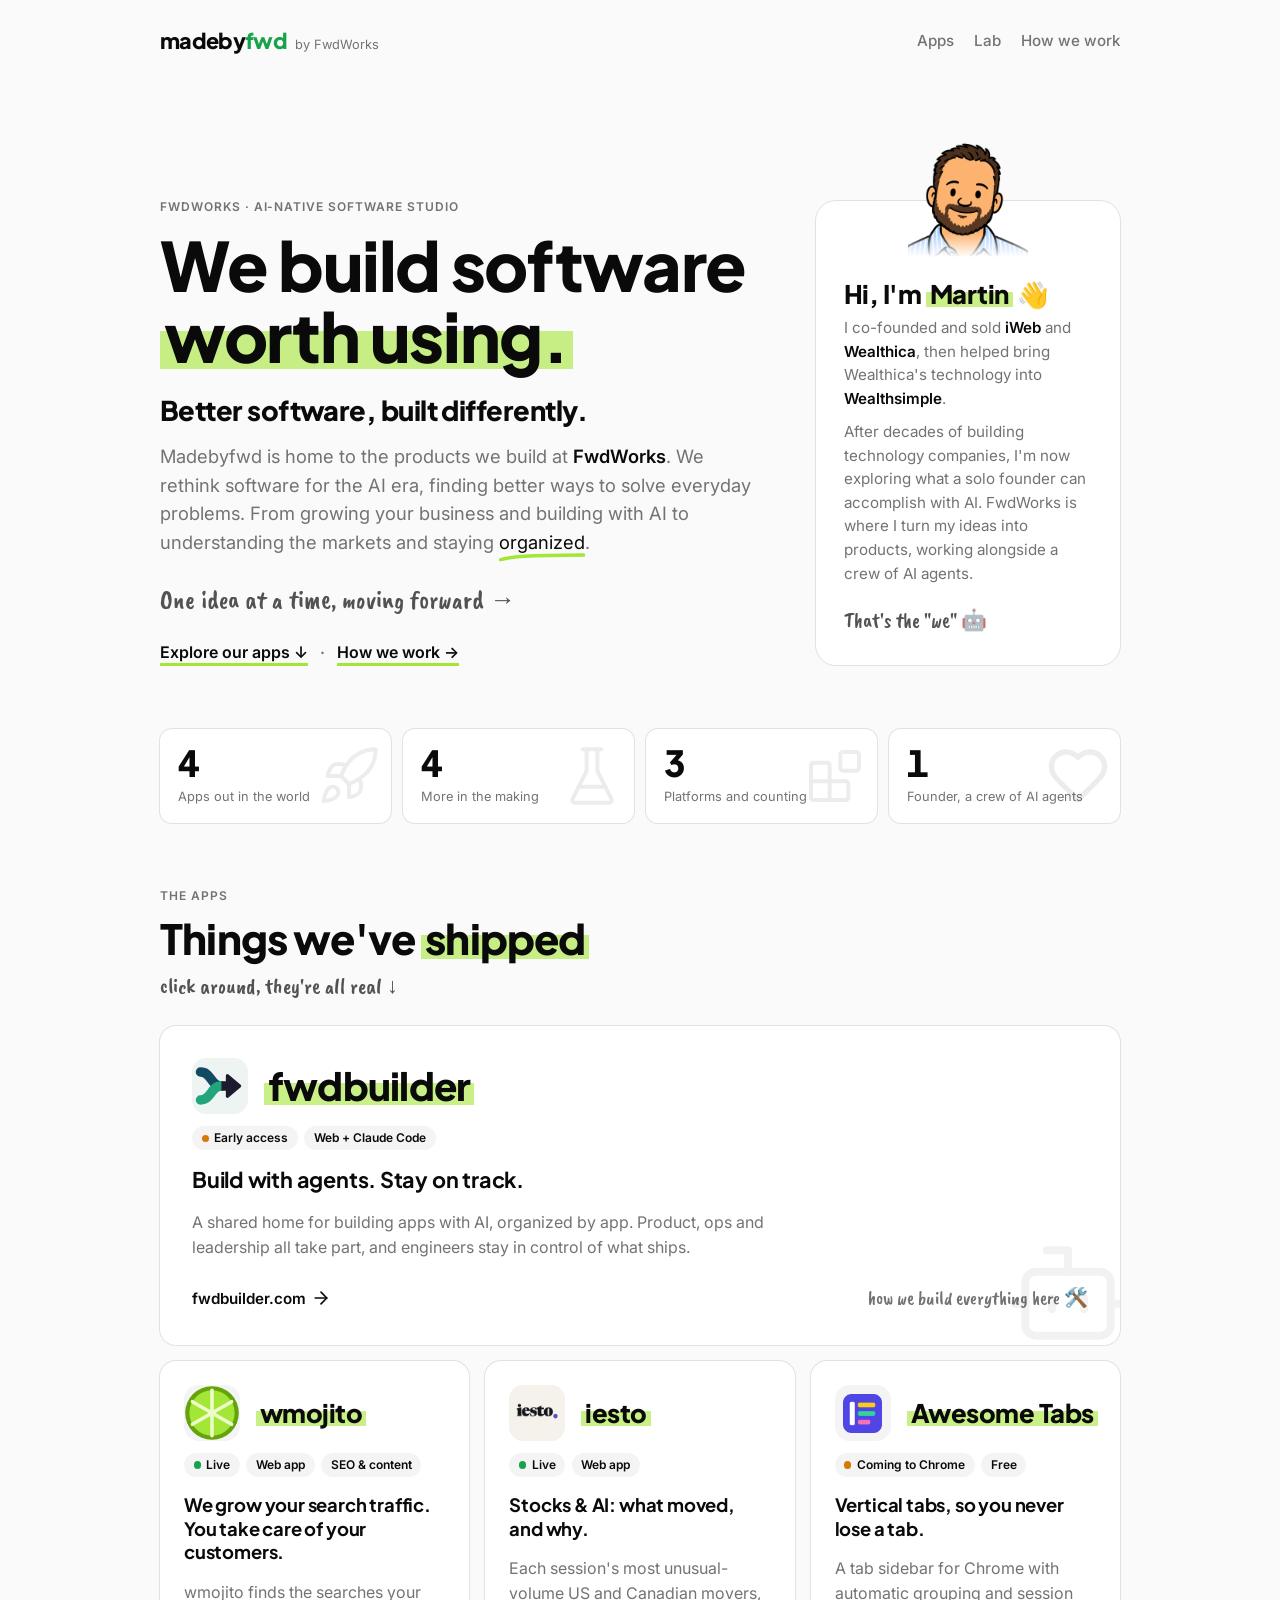
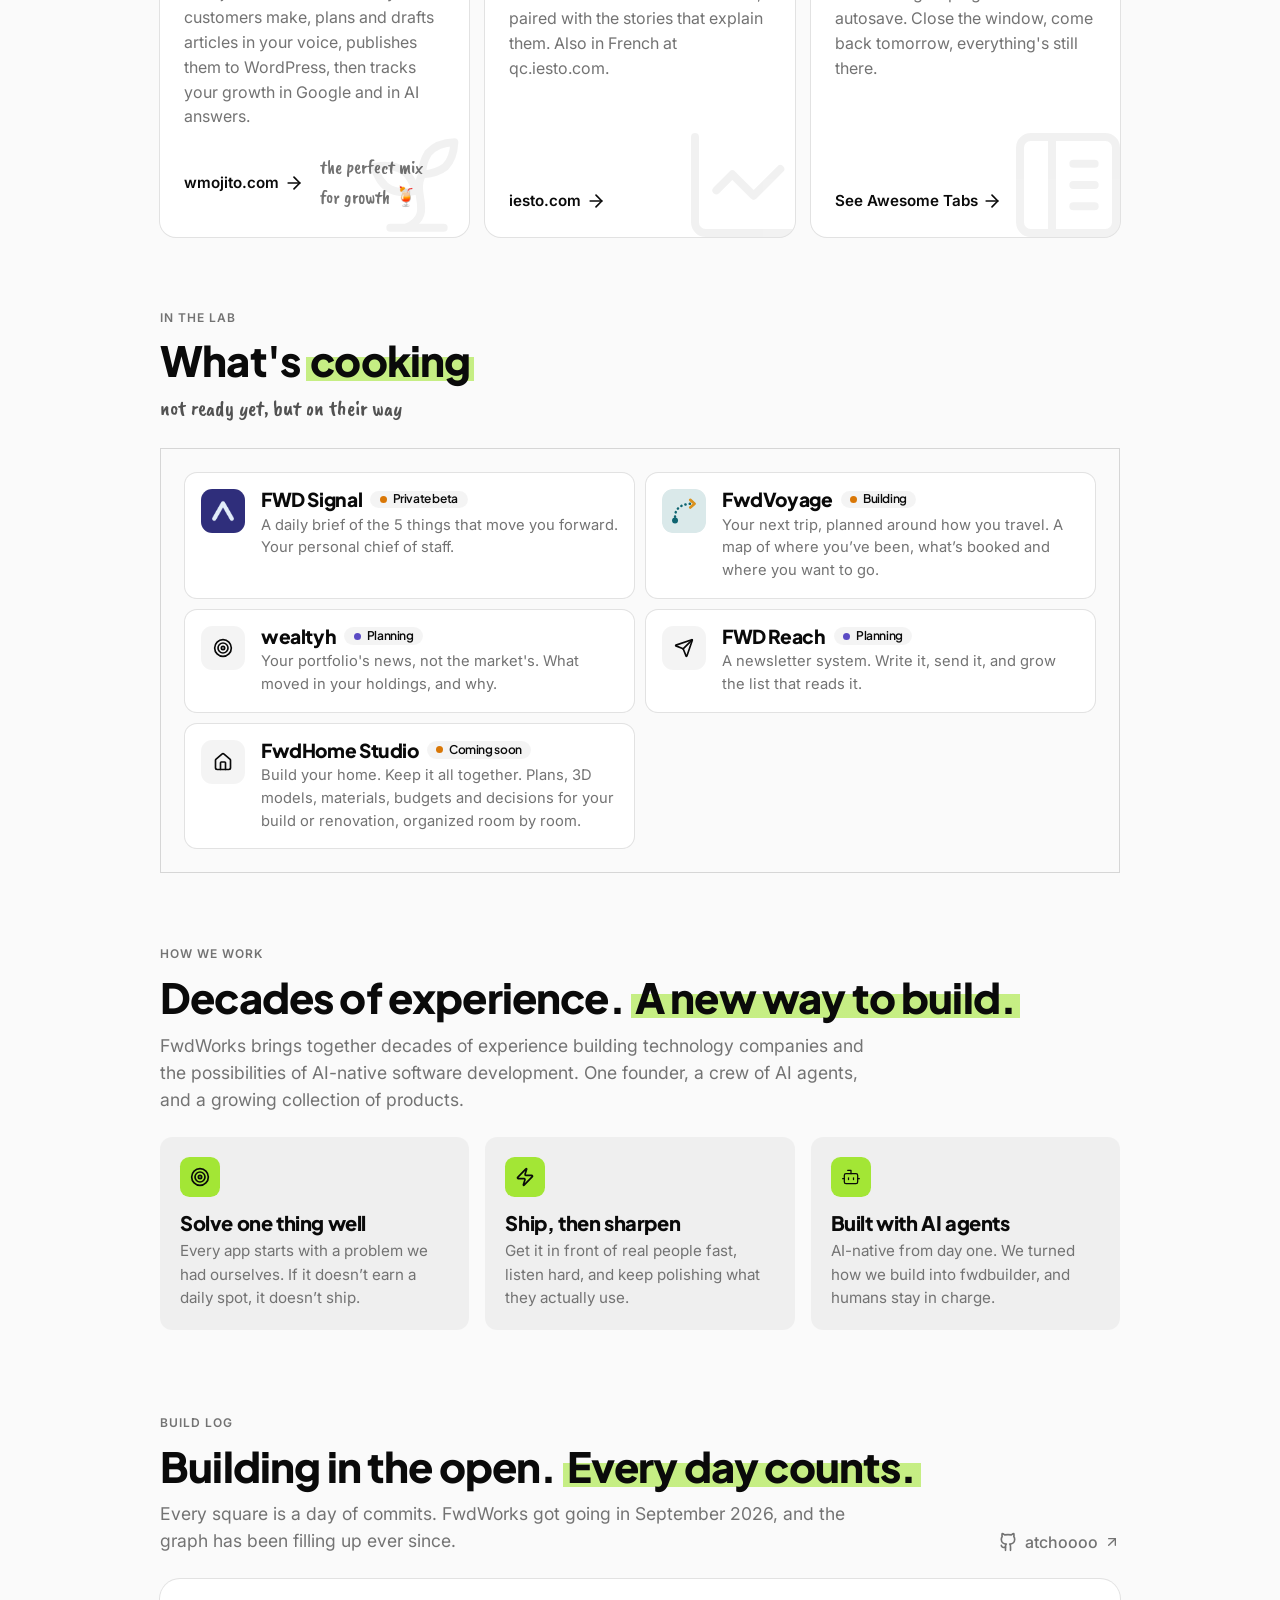
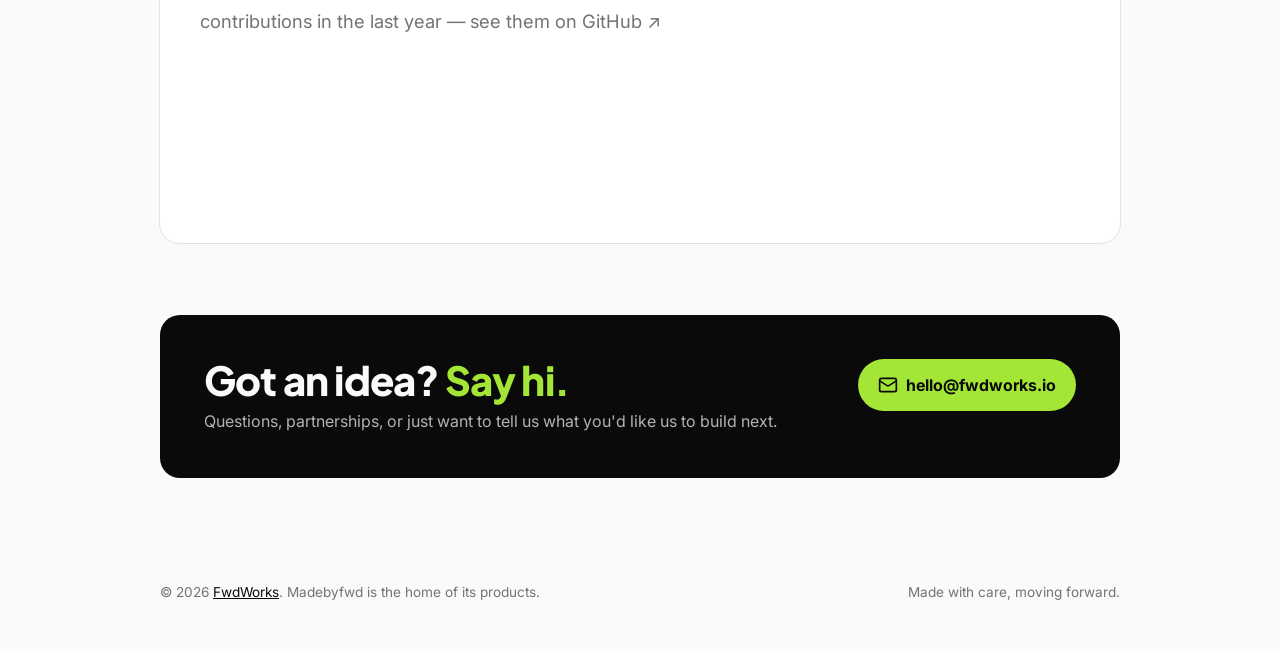
==== commit 91f9355f: "Add FwdVoyage to What's cooking Co-Authored-By: Claude Opus 5.5 <noreply@anthropic.com>" ====
--- a/index.html
+++ b/index.html
@@ -240,6 +240,13 @@
         </div>
       </a>
       <div class="lab-item">
+        <div class="app-logo"><img src="assets/logos/fwdvoyage.svg" alt="" width="44" height="44"></div>
+        <div>
+          <h3 class="display">FwdVoyage <span class="pill beta"><span class="dot"></span>Building</span></h3>
+          <p>Your next trip, planned around how you travel. A map of where you&rsquo;ve been, what&rsquo;s booked and where you want to go.</p>
+        </div>
+      </div>
+      <div class="lab-item">
         <div class="app-logo"><svg class="icon" aria-hidden="true"><use href="#i-target"/></svg></div>
         <div>
           <h3 class="display">wealtyh <span class="pill idea"><span class="dot"></span>Planning</span></h3>
--- a/styles.css
+++ b/styles.css
@@ -471,8 +471,9 @@
 @media (min-width: 900px) {
   .hero-grid { align-items: end; }
   .about { margin-top: 4.5rem; padding-top: 0; }
-  .about .avatar { width: 7.5rem; margin-top: -4rem; }
-}
+  .about .avatar { width: 7.5rem; margin-top: -4rem; align-self: center; }
+}
+@media (max-width: 519px) { .about .avatar { align-self: center; } }
 /* soften the straight crop line at the bottom of the shirt */
 .avatar img {
   -webkit-mask-image: linear-gradient(#000 80%, transparent);
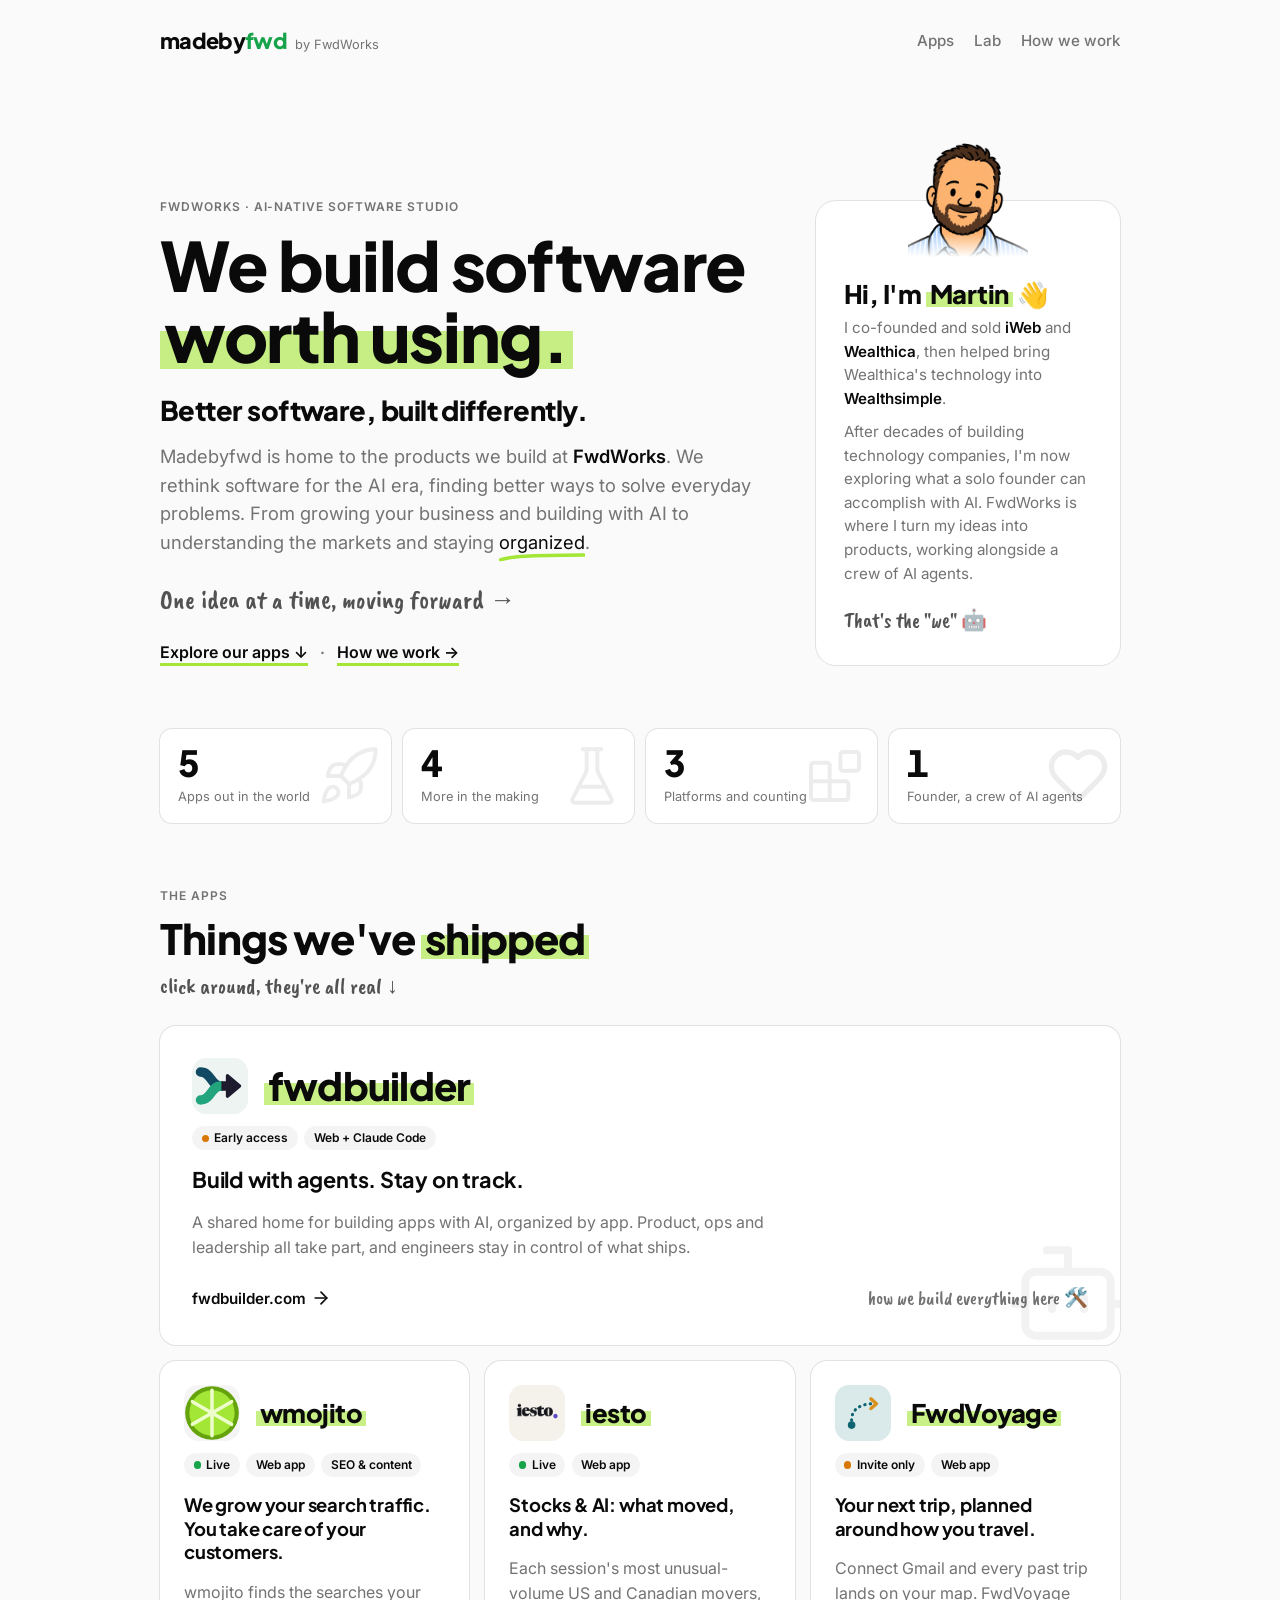
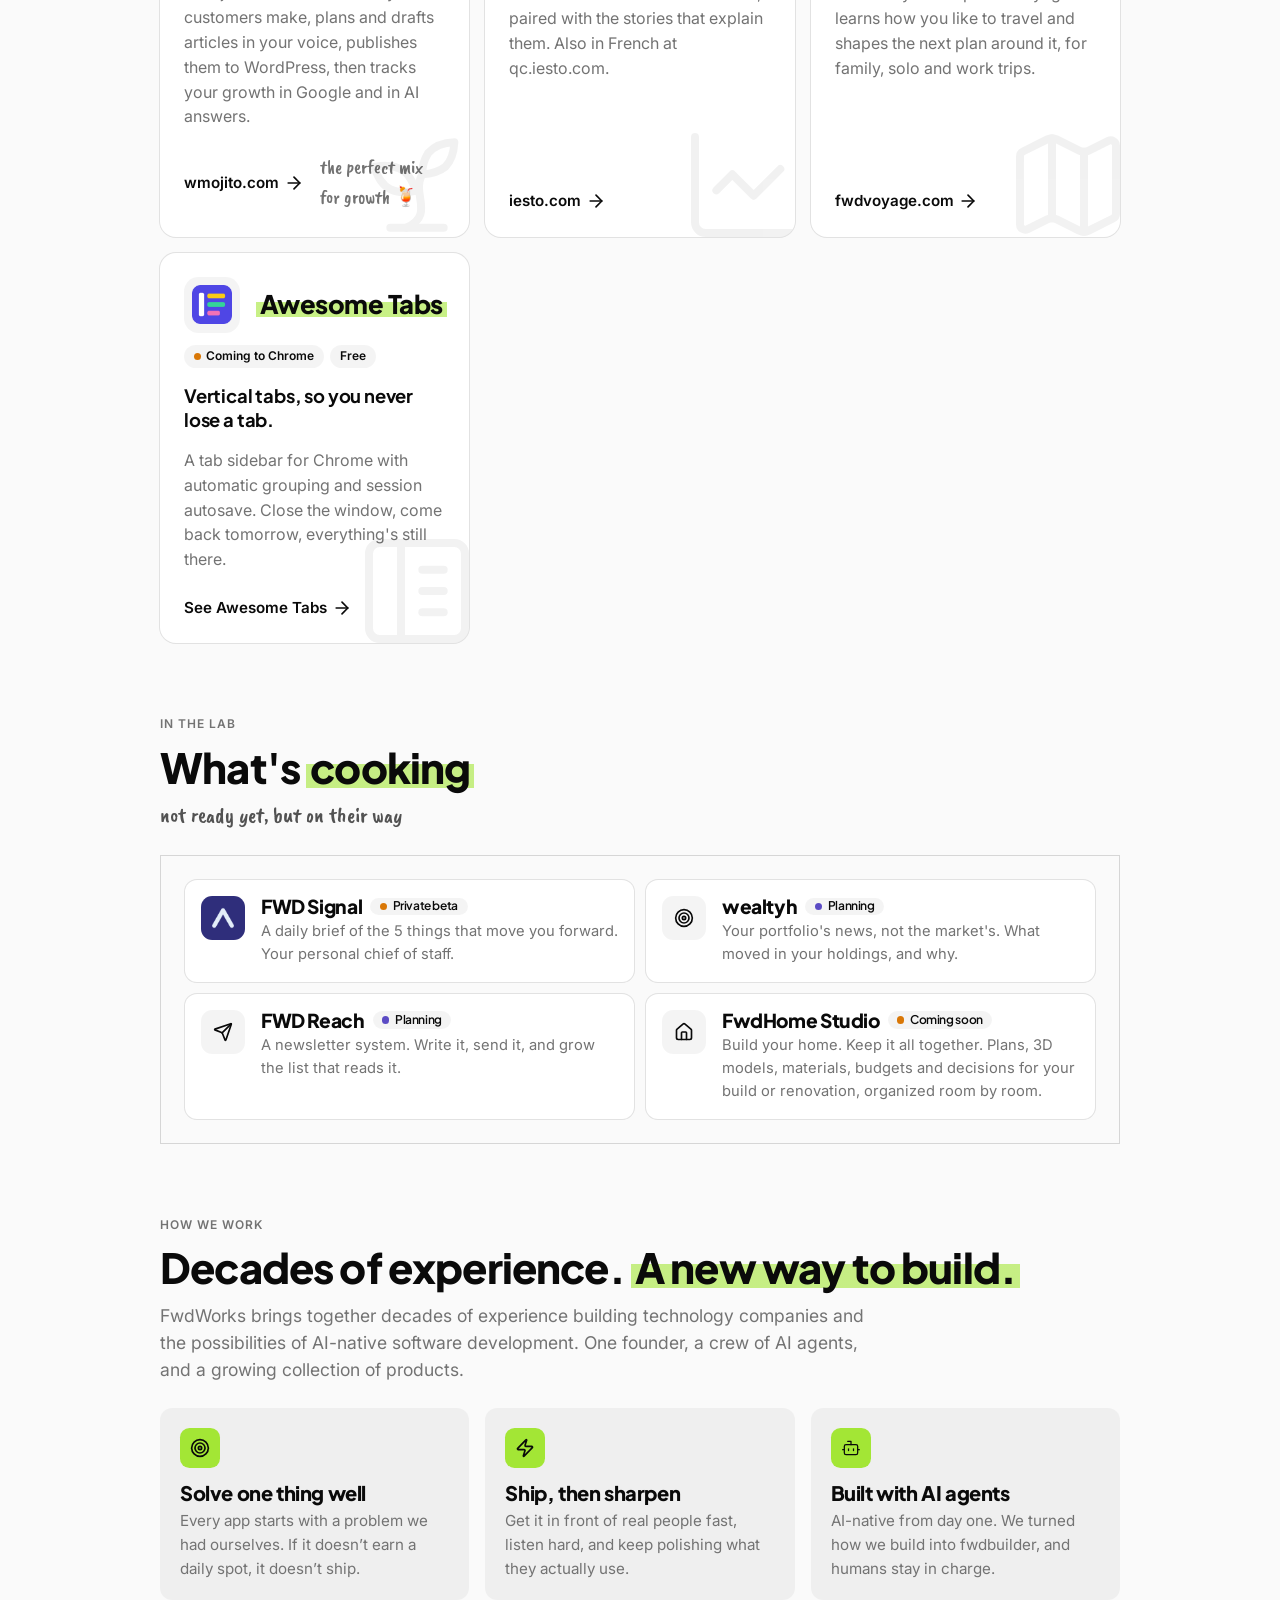
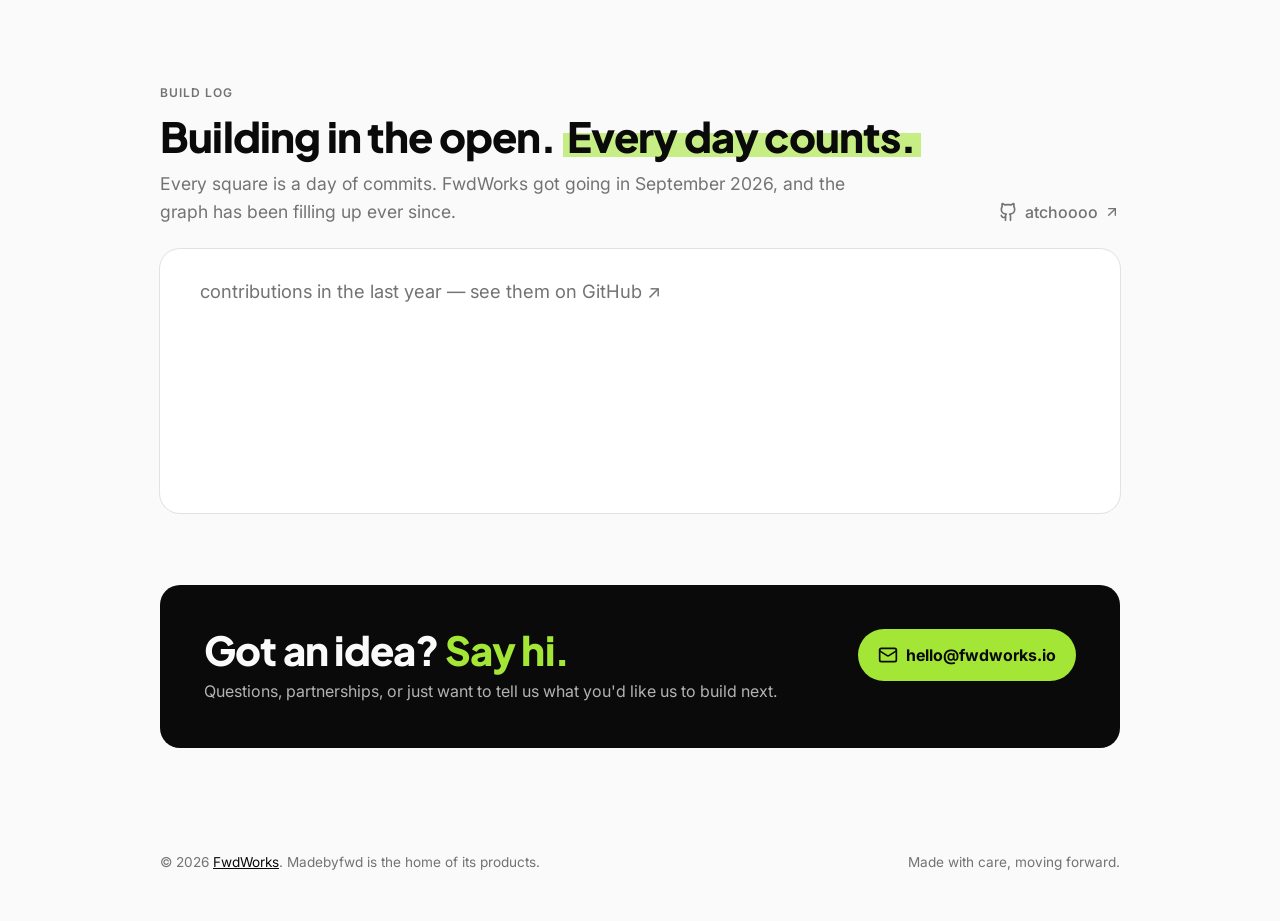
==== commit c26e186d: "FwdVoyage is live: move it to the shipped apps Co-Authored-By: Claude Opus 5.5 <noreply@anthropic.co" ====
--- a/index.html
+++ b/index.html
@@ -25,6 +25,7 @@
     <symbol id="i-blocks" viewBox="0 0 24 24" fill="none" stroke="currentColor" stroke-width="1.5" stroke-linecap="round" stroke-linejoin="round"><rect width="7" height="7" x="14" y="3" rx="1"/><path d="M10 21V8a1 1 0 0 0-1-1H4a1 1 0 0 0-1 1v12a1 1 0 0 0 1 1h12a1 1 0 0 0 1-1v-5a1 1 0 0 0-1-1H3"/></symbol>
     <symbol id="i-chart" viewBox="0 0 24 24" fill="none" stroke="currentColor" stroke-width="1.5" stroke-linecap="round" stroke-linejoin="round"><path d="M3 3v16a2 2 0 0 0 2 2h16"/><path d="m19 9-5 5-4-4-3 3"/></symbol>
     <symbol id="i-panel" viewBox="0 0 24 24" fill="none" stroke="currentColor" stroke-width="1.5" stroke-linecap="round" stroke-linejoin="round"><rect width="18" height="18" x="3" y="3" rx="2"/><path d="M9 3v18"/><path d="M13 8h4"/><path d="M13 12h4"/><path d="M13 16h4"/></symbol>
+    <symbol id="i-map" viewBox="0 0 24 24" fill="none" stroke="currentColor" stroke-width="1.5" stroke-linecap="round" stroke-linejoin="round"><path d="M14.106 5.553a2 2 0 0 0 1.788 0l3.659-1.83A1 1 0 0 1 21 4.619v12.764a1 1 0 0 1-.553.894l-4.553 2.277a2 2 0 0 1-1.788 0l-4.212-2.106a2 2 0 0 0-1.788 0l-3.659 1.83A1 1 0 0 1 3 19.381V6.618a1 1 0 0 1 .553-.894l4.553-2.277a2 2 0 0 1 1.788 0z"/><path d="M15 5.764v15"/><path d="M9 3.236v15"/></symbol>
     <symbol id="i-rocket" viewBox="0 0 24 24" fill="none" stroke="currentColor" stroke-width="1.5" stroke-linecap="round" stroke-linejoin="round"><path d="M4.5 16.5c-1.5 1.26-2 5-2 5s3.74-.5 5-2c.71-.84.7-2.13-.09-2.91a2.18 2.18 0 0 0-2.91-.09z"/><path d="m12 15-3-3a22 22 0 0 1 2-3.95A12.88 12.88 0 0 1 22 2c0 2.72-.78 7.5-6 11a22.35 22.35 0 0 1-4 2z"/><path d="M9 12H4s.55-3.03 2-4c1.62-1.08 5 0 5 0"/><path d="M12 15v5s3.03-.55 4-2c1.08-1.62 0-5 0-5"/></symbol>
     <symbol id="i-flask" viewBox="0 0 24 24" fill="none" stroke="currentColor" stroke-width="1.5" stroke-linecap="round" stroke-linejoin="round"><path d="M10 2v7.527a2 2 0 0 1-.211.896L4.72 20.55a1 1 0 0 0 .9 1.45h12.76a1 1 0 0 0 .9-1.45l-5.069-10.127A2 2 0 0 1 14 9.527V2"/><path d="M8.5 2h7"/><path d="M7 16h10"/></symbol>
     <symbol id="i-bot" viewBox="0 0 24 24" fill="none" stroke="currentColor" stroke-width="1.5" stroke-linecap="round" stroke-linejoin="round"><path d="M12 8V4H8"/><rect width="16" height="12" x="4" y="8" rx="2"/><path d="M2 14h2"/><path d="M20 14h2"/><path d="M15 13v2"/><path d="M9 13v2"/></symbol>
@@ -97,7 +98,7 @@
   <!-- ================= FIGURES ================= -->
   <div class="figures">
     <div class="figure">
-      <div class="num">4</div>
+      <div class="num">5</div>
       <div class="label">Apps out in the world</div>
       <svg class="ghost" aria-hidden="true"><use href="#i-rocket"/></svg>
     </div>
@@ -199,6 +200,26 @@
         <svg class="ghost" aria-hidden="true"><use href="#i-chart"/></svg>
       </a>
 
+      <a class="app" href="https://fwdvoyage.com" target="_blank" rel="noopener">
+        <div class="app-top">
+          <div class="app-logo"><img src="assets/logos/fwdvoyage.svg" alt="" width="56" height="56"></div>
+          <h3 class="app-name display"><span class="marker">FwdVoyage</span></h3>
+        </div>
+        <div class="app-pills">
+              <span class="pill beta"><span class="dot"></span>Invite only</span>
+              <span class="pill">Web app</span>
+            </div>
+        <p class="app-tag">Your next trip, planned around how you travel.</p>
+        <p class="app-desc">
+          Connect Gmail and every past trip lands on your map. FwdVoyage learns how you like to travel
+          and shapes the next plan around it, for family, solo and work trips.
+        </p>
+        <div class="app-foot">
+          <span class="app-link">fwdvoyage.com <svg class="icon"><use href="#i-arrow"/></svg></span>
+        </div>
+        <svg class="ghost" aria-hidden="true"><use href="#i-map"/></svg>
+      </a>
+
       <!-- Product page lives at /awesome-tabs/ (built in the Awesome Tabs session). Once published, its button goes to the Chrome Web Store. -->
       <a class="app" href="/awesome-tabs/">
         <div class="app-top">
@@ -239,13 +260,6 @@
           <p>A daily brief of the 5 things that move you forward. Your personal chief of staff.</p>
         </div>
       </a>
-      <div class="lab-item">
-        <div class="app-logo"><img src="assets/logos/fwdvoyage.svg" alt="" width="44" height="44"></div>
-        <div>
-          <h3 class="display">FwdVoyage <span class="pill beta"><span class="dot"></span>Building</span></h3>
-          <p>Your next trip, planned around how you travel. A map of where you&rsquo;ve been, what&rsquo;s booked and where you want to go.</p>
-        </div>
-      </div>
       <div class="lab-item">
         <div class="app-logo"><svg class="icon" aria-hidden="true"><use href="#i-target"/></svg></div>
         <div>
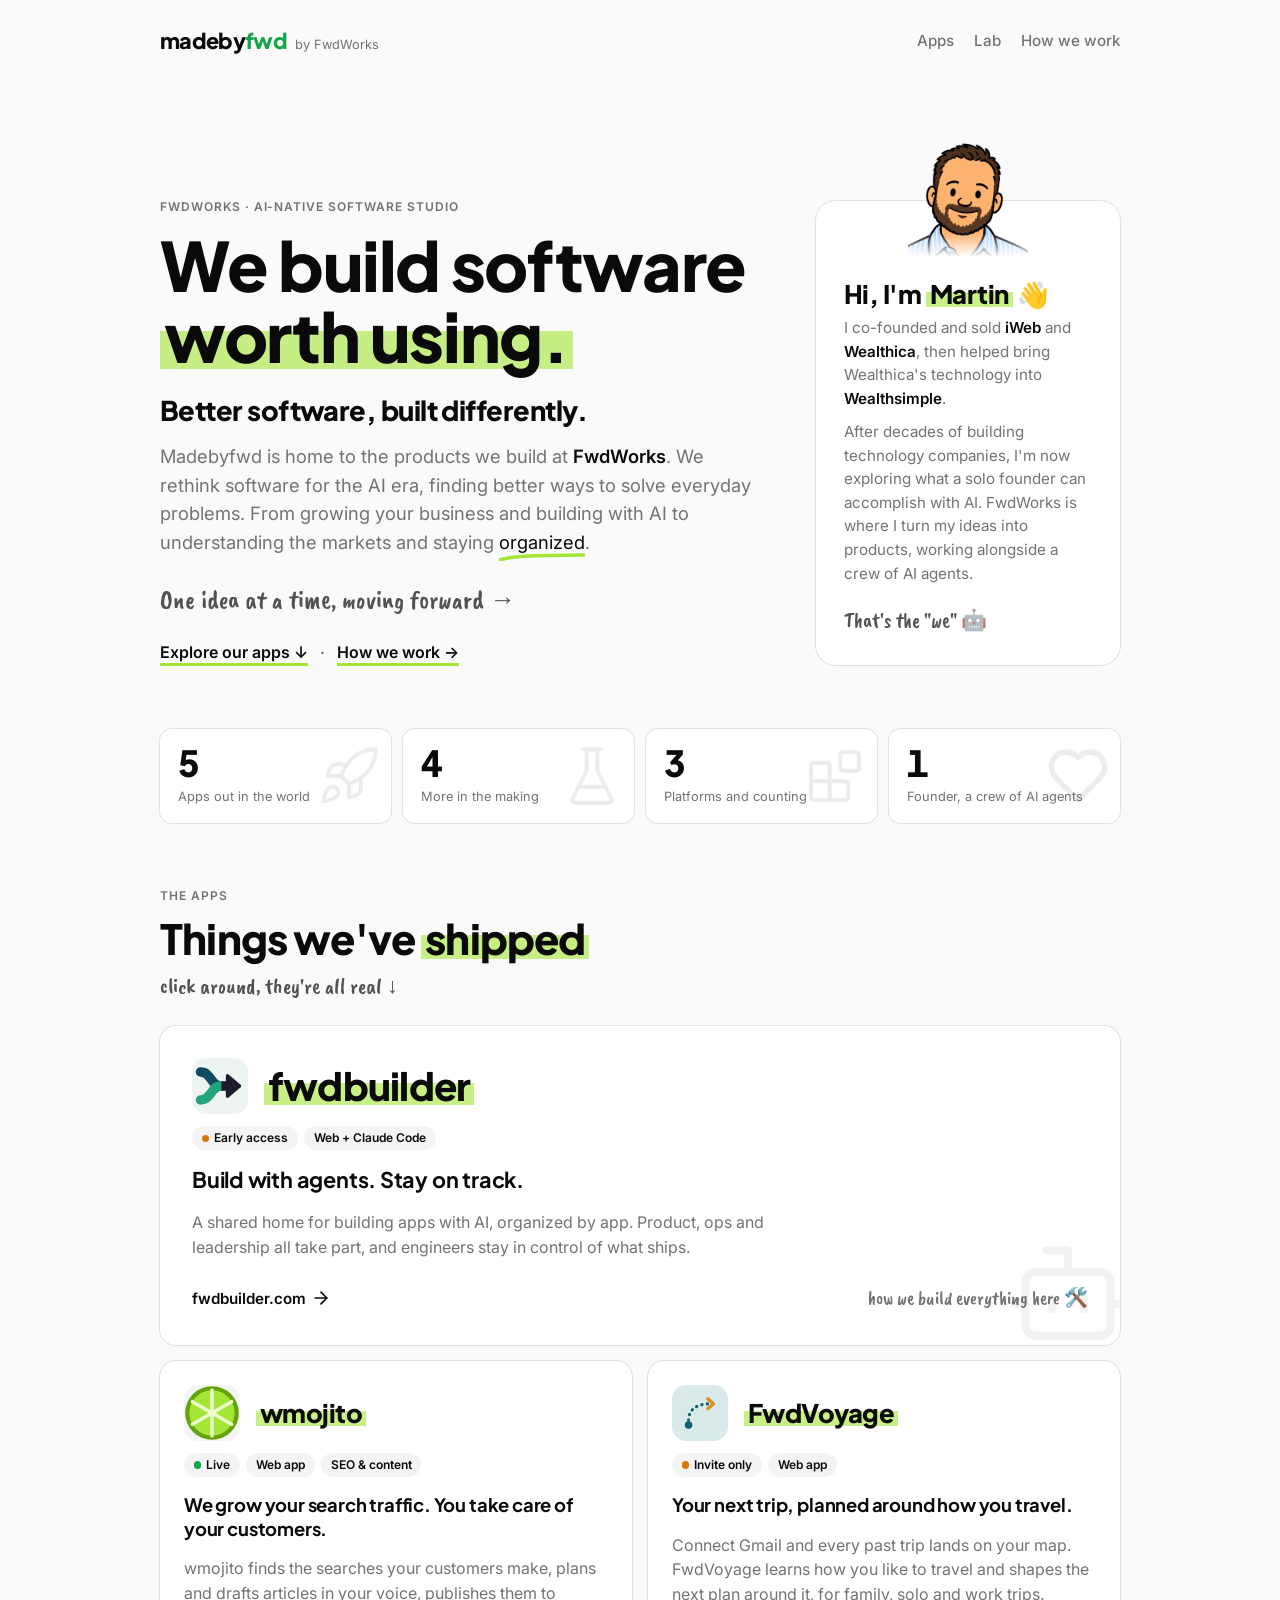
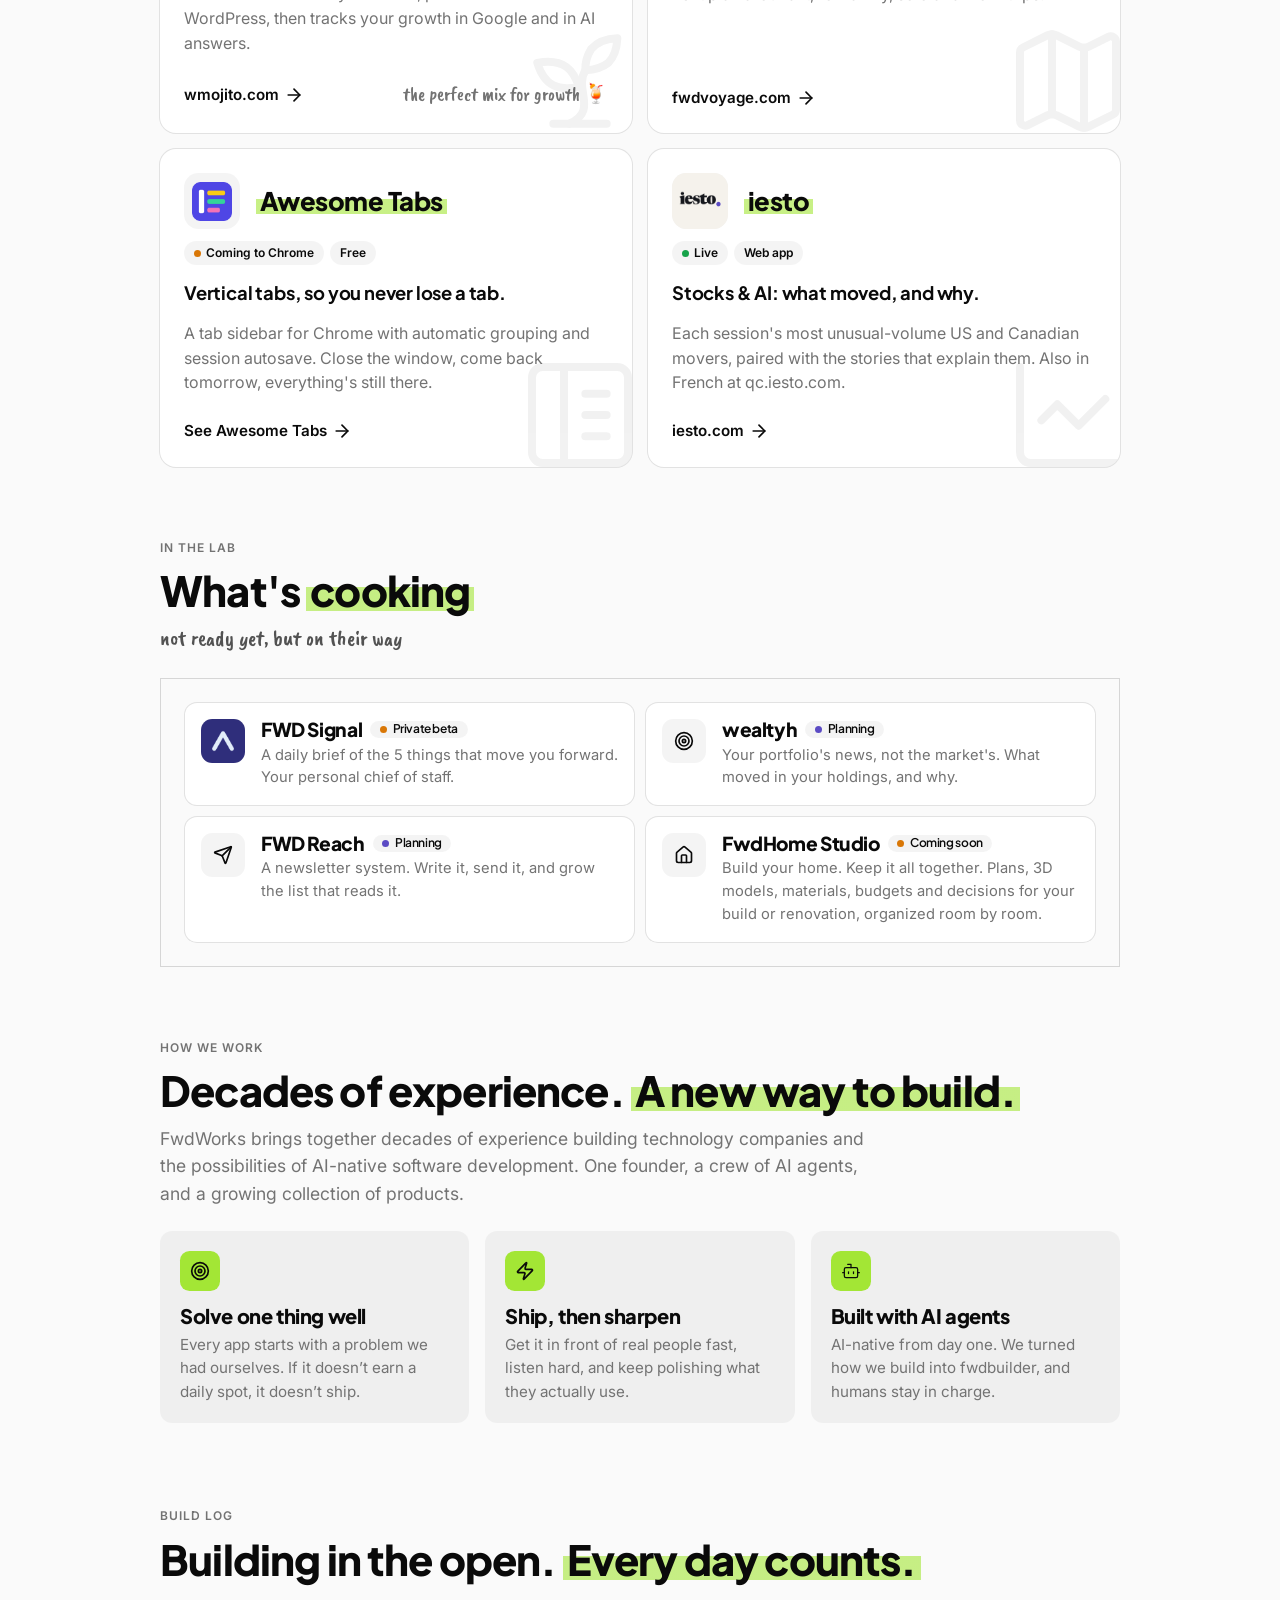
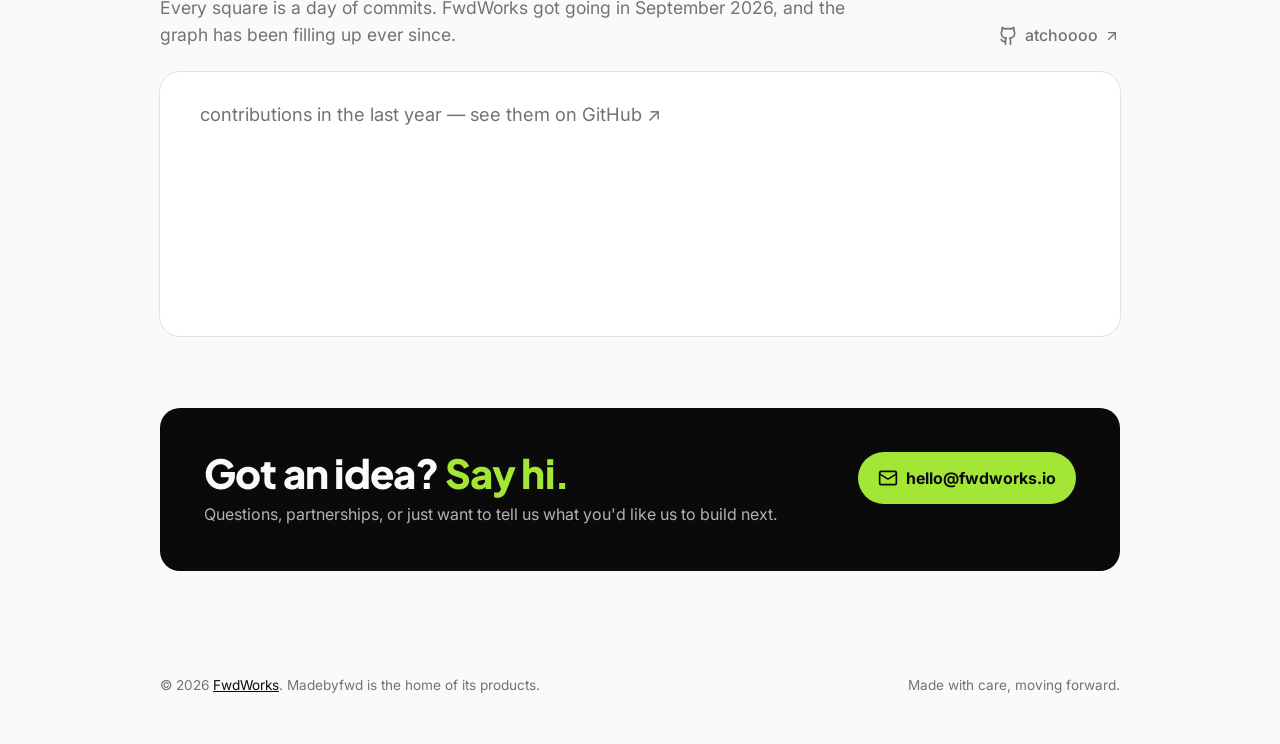
==== commit a66cfeb6: "Apps grid: fwdbuilder on top, then two cards per row Co-Authored-By: Claude Opus 5.5 <noreply@anthro" ====
--- a/index.html
+++ b/index.html
@@ -180,6 +180,47 @@
       </a>
 
 
+      <a class="app" href="https://fwdvoyage.com" target="_blank" rel="noopener">
+        <div class="app-top">
+          <div class="app-logo"><img src="assets/logos/fwdvoyage.svg" alt="" width="56" height="56"></div>
+          <h3 class="app-name display"><span class="marker">FwdVoyage</span></h3>
+        </div>
+        <div class="app-pills">
+              <span class="pill beta"><span class="dot"></span>Invite only</span>
+              <span class="pill">Web app</span>
+            </div>
+        <p class="app-tag">Your next trip, planned around how you travel.</p>
+        <p class="app-desc">
+          Connect Gmail and every past trip lands on your map. FwdVoyage learns how you like to travel
+          and shapes the next plan around it, for family, solo and work trips.
+        </p>
+        <div class="app-foot">
+          <span class="app-link">fwdvoyage.com <svg class="icon"><use href="#i-arrow"/></svg></span>
+        </div>
+        <svg class="ghost" aria-hidden="true"><use href="#i-map"/></svg>
+      </a>
+
+      <!-- Product page lives at /awesome-tabs/ (built in the Awesome Tabs session). Once published, its button goes to the Chrome Web Store. -->
+      <a class="app" href="/awesome-tabs/">
+        <div class="app-top">
+          <div class="app-logo pad"><img src="assets/logos/awesome-tabs.png" alt="" width="40" height="40"></div>
+          <h3 class="app-name display"><span class="marker">Awesome Tabs</span></h3>
+        </div>
+        <div class="app-pills">
+              <span class="pill beta"><span class="dot"></span>Coming to Chrome</span>
+              <span class="pill">Free</span>
+            </div>
+        <p class="app-tag">Vertical tabs, so you never lose a tab.</p>
+        <p class="app-desc">
+          A tab sidebar for Chrome with automatic grouping and session autosave. Close the window,
+          come back tomorrow, everything's still there.
+        </p>
+        <div class="app-foot">
+          <span class="app-link">See Awesome Tabs <svg class="icon"><use href="#i-arrow"/></svg></span>
+        </div>
+        <svg class="ghost" aria-hidden="true"><use href="#i-panel"/></svg>
+      </a>
+
       <a class="app" href="https://iesto.com" target="_blank" rel="noopener">
         <div class="app-top">
           <div class="app-logo"><img src="assets/logos/iesto.png" alt="" width="56" height="56"></div>
@@ -198,47 +239,6 @@
           <span class="app-link">iesto.com <svg class="icon"><use href="#i-arrow"/></svg></span>
         </div>
         <svg class="ghost" aria-hidden="true"><use href="#i-chart"/></svg>
-      </a>
-
-      <a class="app" href="https://fwdvoyage.com" target="_blank" rel="noopener">
-        <div class="app-top">
-          <div class="app-logo"><img src="assets/logos/fwdvoyage.svg" alt="" width="56" height="56"></div>
-          <h3 class="app-name display"><span class="marker">FwdVoyage</span></h3>
-        </div>
-        <div class="app-pills">
-              <span class="pill beta"><span class="dot"></span>Invite only</span>
-              <span class="pill">Web app</span>
-            </div>
-        <p class="app-tag">Your next trip, planned around how you travel.</p>
-        <p class="app-desc">
-          Connect Gmail and every past trip lands on your map. FwdVoyage learns how you like to travel
-          and shapes the next plan around it, for family, solo and work trips.
-        </p>
-        <div class="app-foot">
-          <span class="app-link">fwdvoyage.com <svg class="icon"><use href="#i-arrow"/></svg></span>
-        </div>
-        <svg class="ghost" aria-hidden="true"><use href="#i-map"/></svg>
-      </a>
-
-      <!-- Product page lives at /awesome-tabs/ (built in the Awesome Tabs session). Once published, its button goes to the Chrome Web Store. -->
-      <a class="app" href="/awesome-tabs/">
-        <div class="app-top">
-          <div class="app-logo pad"><img src="assets/logos/awesome-tabs.png" alt="" width="40" height="40"></div>
-          <h3 class="app-name display"><span class="marker">Awesome Tabs</span></h3>
-        </div>
-        <div class="app-pills">
-              <span class="pill beta"><span class="dot"></span>Coming to Chrome</span>
-              <span class="pill">Free</span>
-            </div>
-        <p class="app-tag">Vertical tabs, so you never lose a tab.</p>
-        <p class="app-desc">
-          A tab sidebar for Chrome with automatic grouping and session autosave. Close the window,
-          come back tomorrow, everything's still there.
-        </p>
-        <div class="app-foot">
-          <span class="app-link">See Awesome Tabs <svg class="icon"><use href="#i-arrow"/></svg></span>
-        </div>
-        <svg class="ghost" aria-hidden="true"><use href="#i-panel"/></svg>
       </a>
 
     </div>
--- a/styles.css
+++ b/styles.css
@@ -248,7 +248,6 @@
 
 .apps { display: grid; gap: 1rem; }
 @media (min-width: 768px) { .apps { grid-template-columns: repeat(2, 1fr); } }
-@media (min-width: 960px) { .apps { grid-template-columns: repeat(3, 1fr); } }
 
 .app {
   position: relative;
